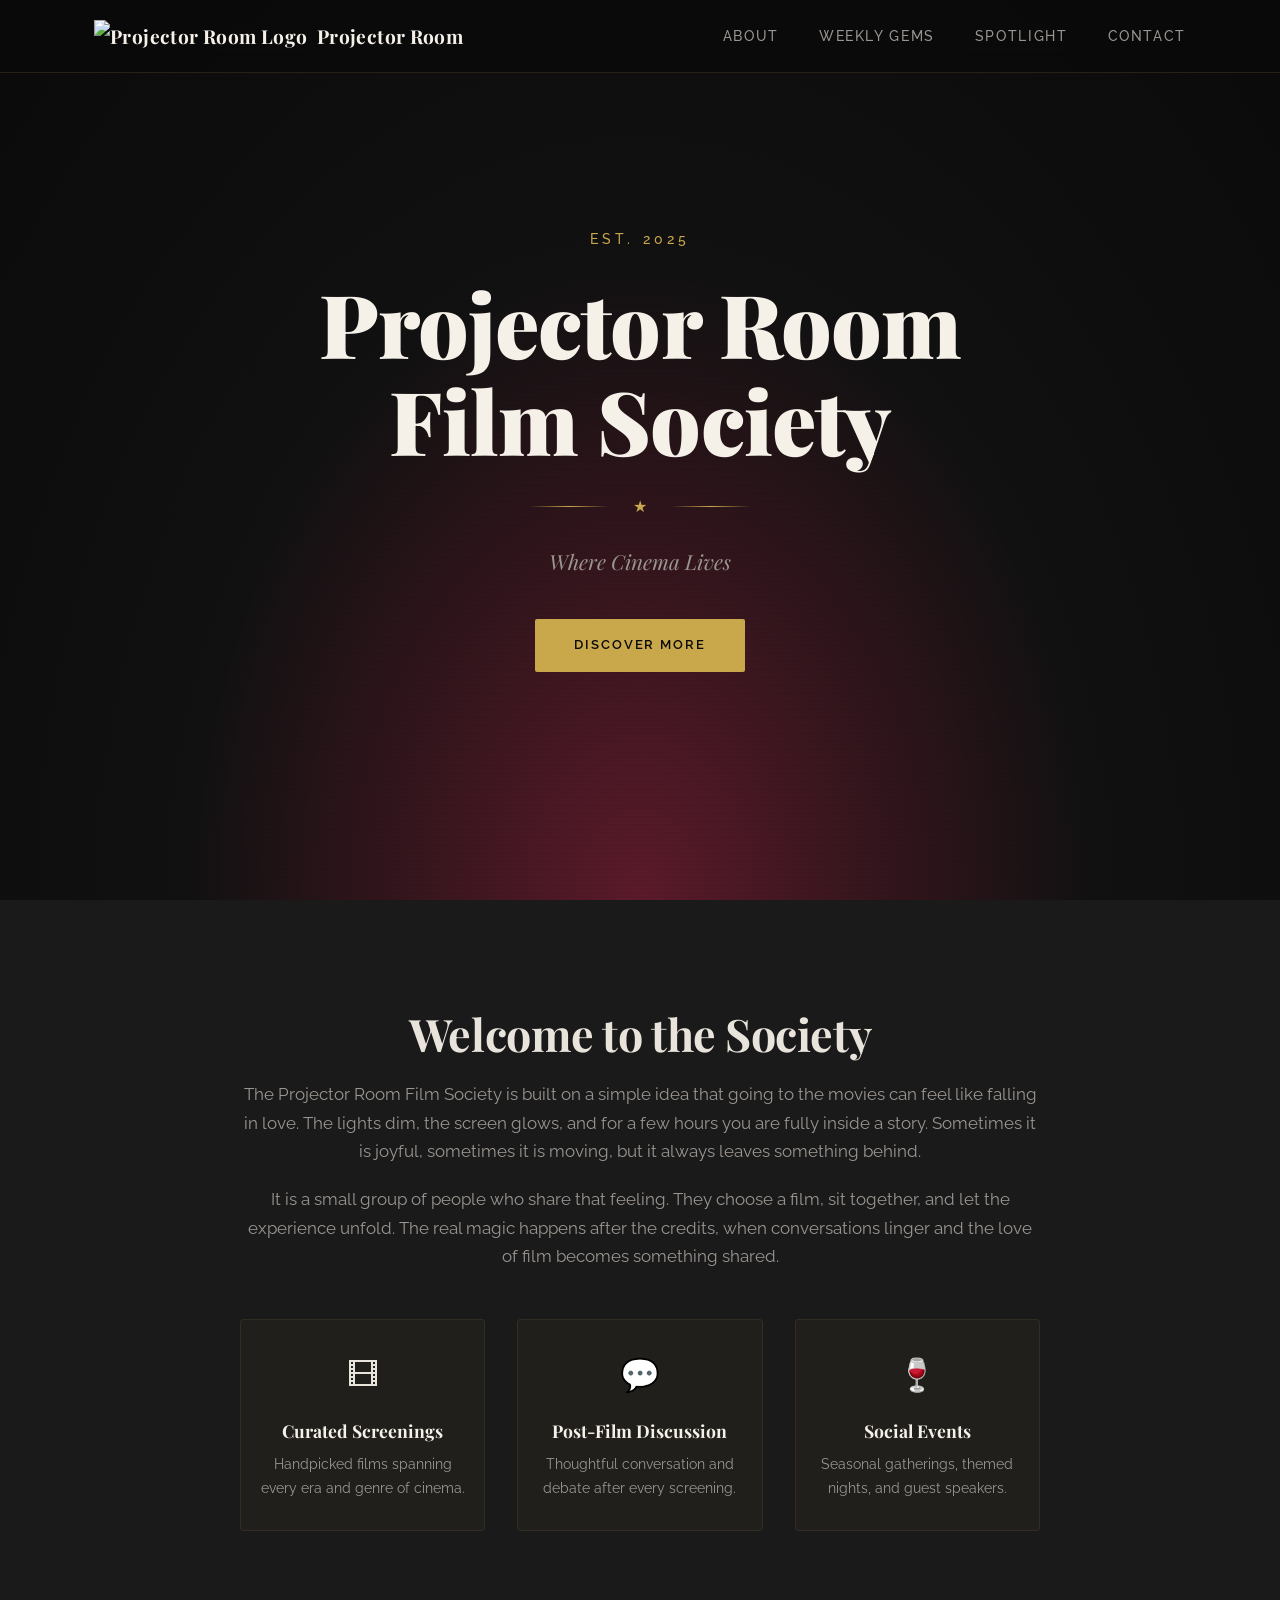
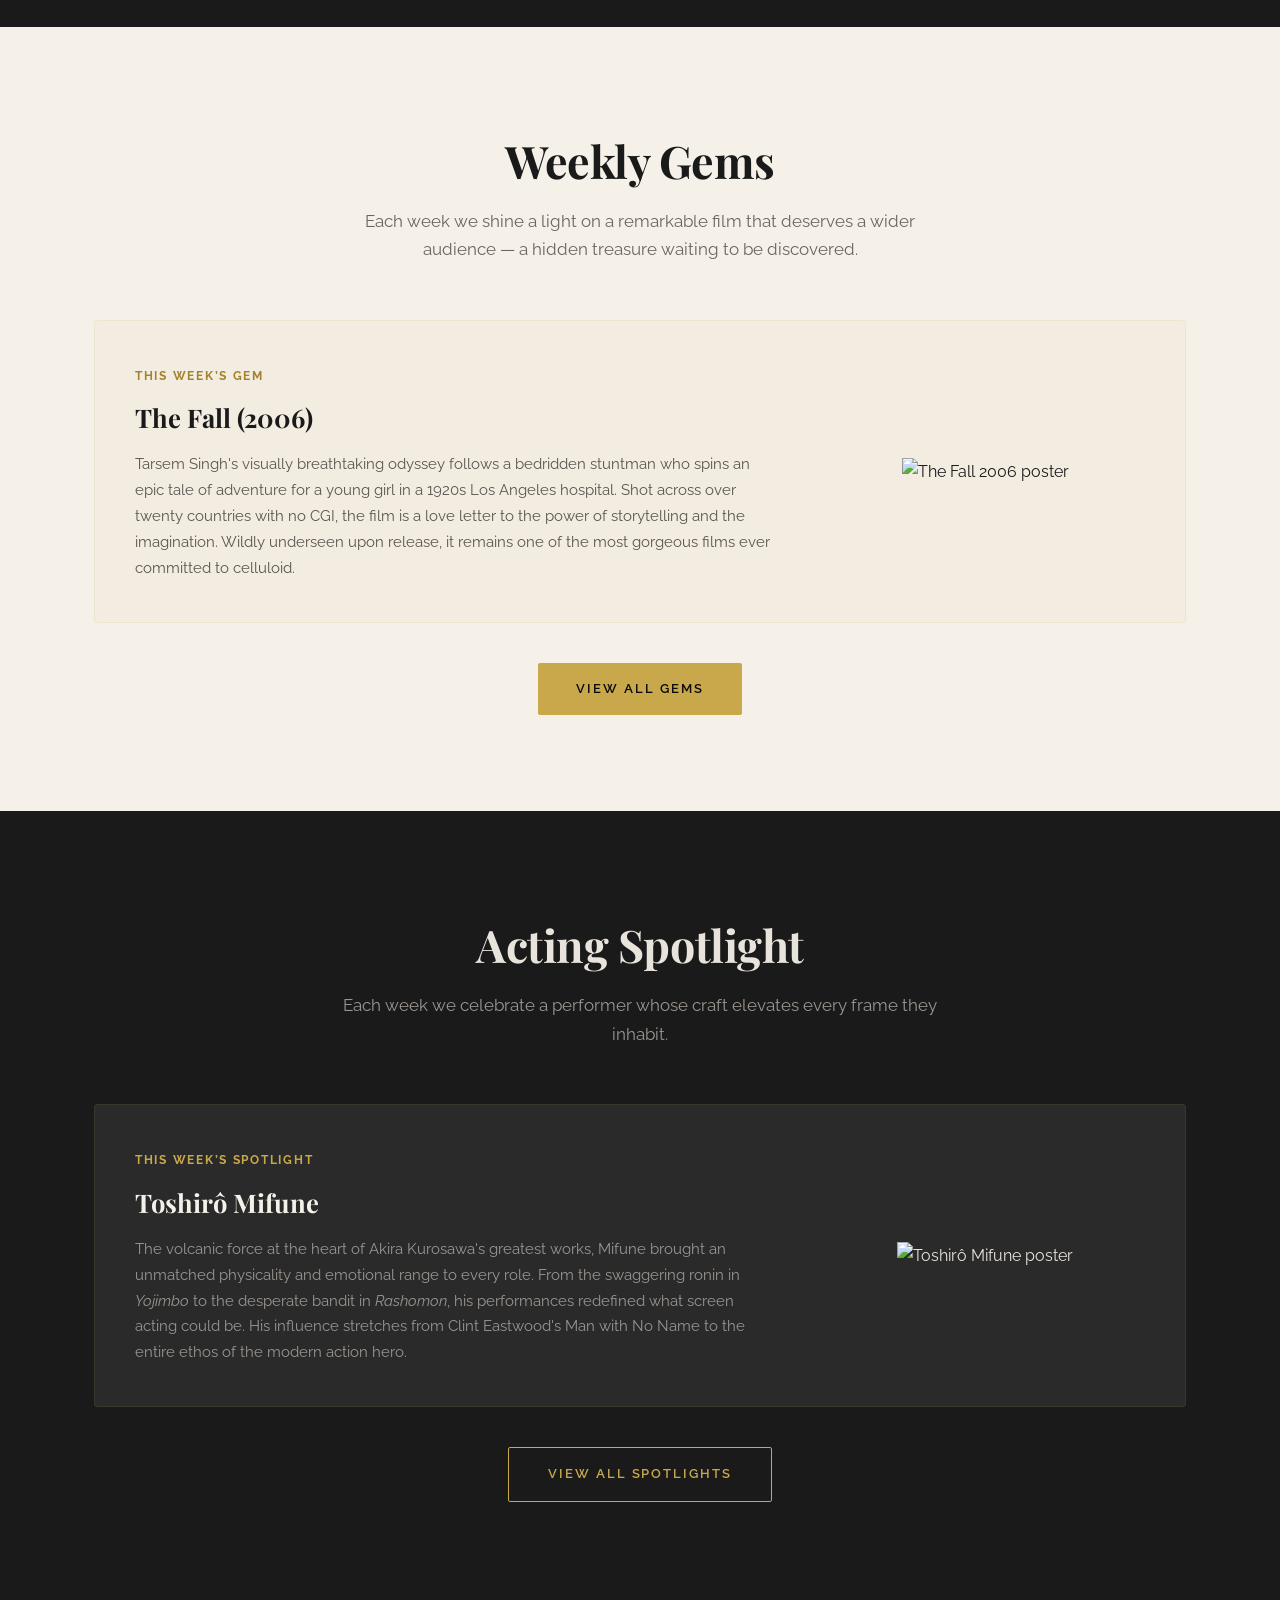
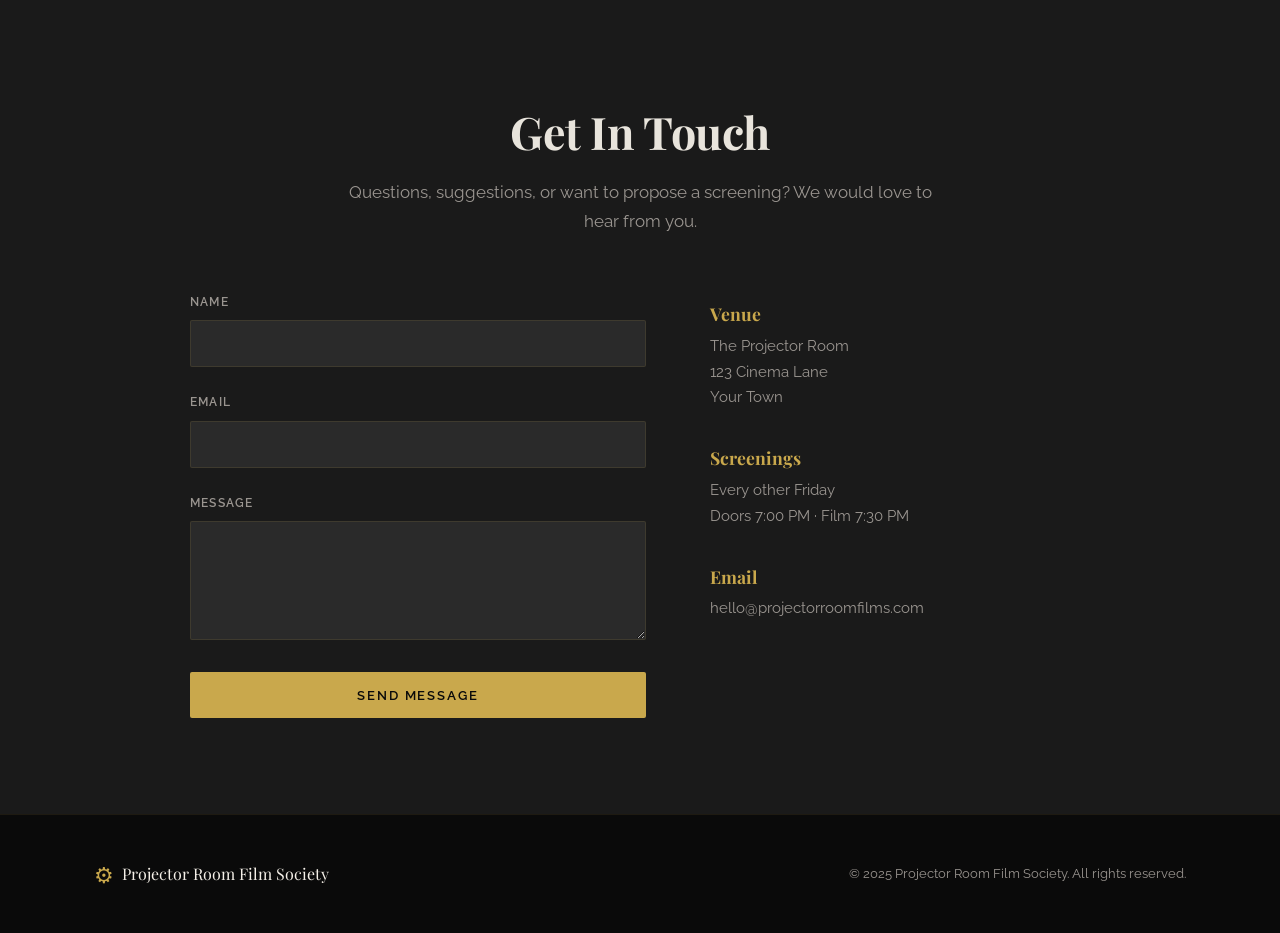
==== index.html @ 302493b2 "Update index.html" ====
<!DOCTYPE html>
<html lang="en">
<head>
    <meta charset="UTF-8">
    <meta name="viewport" content="width=device-width, initial-scale=1.0">
    <title>Projector Room Film Society</title>
    <link rel="preconnect" href="https://fonts.googleapis.com">
    <link rel="preconnect" href="https://fonts.gstatic.com" crossorigin>
    <link href="https://fonts.googleapis.com/css2?family=Playfair+Display:ital,wght@0,400;0,700;0,900;1,400&family=Raleway:wght@300;400;500;600&display=swap" rel="stylesheet">
    <link rel="stylesheet" href="/styles.css">
</head>
<body>

    <!-- Navigation -->
    <nav class="nav">
        <div class="nav-inner">
           <a href="/" class="nav-logo">
    <img src="images/logo.png" alt="Projector Room Logo" class="nav-logo-img">
    <span class="nav-logo-text">Projector Room</span>
</a>    
            <ul class="nav-links">
                <li><a href="#about">About</a></li>
                <li><a href="#weekly-gems">Weekly Gems</a></li>
                <li><a href="#acting-spotlight">Spotlight</a></li>
                <li><a href="#contact">Contact</a></li>
            </ul>
            <button class="nav-toggle" aria-label="Toggle navigation">
                <span></span><span></span><span></span>
            </button>
        </div>
    </nav>

    <!-- Hero -->
    <header class="hero">
        <div class="hero-overlay"></div>
        <div class="hero-content">
            <p class="hero-subtitle">Est. 2025</p>
            <h1 class="hero-title">Projector Room<br>Film Society</h1>
            <div class="hero-divider">
                <span class="divider-star">&#9733;</span>
            </div>
            <p class="hero-tagline">Where Cinema Lives</p>
            <a href="#about" class="btn btn-primary">Discover More</a>
        </div>
    </header>

    <!-- Introduction / About -->
    <section id="about" class="section section-dark">
        <div class="container">
            <h2 class="section-title">Welcome to the Society</h2>
            <div class="intro-content">
                <p>The Projector Room Film Society is built on a simple idea that going to the movies can feel like falling in love. The lights dim, the screen glows, and for a few hours you are fully inside a story. Sometimes it is joyful, sometimes it is moving, but it always leaves something behind.</p>
                <p>It is a small group of people who share that feeling. They choose a film, sit together, and let the experience unfold. The real magic happens after the credits, when conversations linger and the love of film becomes something shared.</p>
                <div class="intro-features">
                    <div class="intro-feature">
                        <span class="intro-feature-icon">&#127902;</span>
                        <h3>Curated Screenings</h3>
                        <p>Handpicked films spanning every era and genre of cinema.</p>
                    </div>
                    <div class="intro-feature">
                        <span class="intro-feature-icon">&#128172;</span>
                        <h3>Post-Film Discussion</h3>
                        <p>Thoughtful conversation and debate after every screening.</p>
                    </div>
                    <div class="intro-feature">
                        <span class="intro-feature-icon">&#127863;</span>
                        <h3>Social Events</h3>
                        <p>Seasonal gatherings, themed nights, and guest speakers.</p>
                    </div>
                </div>
            </div>
        </div>
    </section>

  <!-- Weekly Gems -->
<section id="weekly-gems" class="section section-light">
    <div class="container">
        <h2 class="section-title">Weekly Gems</h2>
        <p class="section-intro section-intro-light">Each week we shine a light on a remarkable film that deserves a wider audience &mdash; a hidden treasure waiting to be discovered.</p>
        <div class="highlight-card">
            <div class="highlight-text">
                <span class="highlight-label">This Week&rsquo;s Gem</span>
                <h3 class="highlight-name">The Fall (2006)</h3>
                <p>Tarsem Singh's visually breathtaking odyssey follows a bedridden stuntman who spins an epic tale of adventure for a young girl in a 1920s Los Angeles hospital. Shot across over twenty countries with no CGI, the film is a love letter to the power of storytelling and the imagination. Wildly underseen upon release, it remains one of the most gorgeous films ever committed to celluloid.</p>
            </div>
            <div class="highlight-image">
                <img src="images/fall-2006.jpg" alt="The Fall 2006 poster">
            </div>
        </div>
        <div class="highlight-cta">
            <a href="/weekly-gems.html" class="btn btn-primary">View All Gems</a>
        </div>
    </div>
</section>


   <!-- Acting Spotlight -->
<section id="acting-spotlight" class="section section-dark">
    <div class="container">
        <h2 class="section-title">Acting Spotlight</h2>
        <p class="section-intro">Each week we celebrate a performer whose craft elevates every frame they inhabit.</p>
        <div class="highlight-card highlight-card-dark">
            <div class="highlight-text">
                <span class="highlight-label">This Week&rsquo;s Spotlight</span>
                <h3 class="highlight-name">Toshir&ocirc; Mifune</h3>
                <p>The volcanic force at the heart of Akira Kurosawa's greatest works, Mifune brought an unmatched physicality and emotional range to every role. From the swaggering ronin in <em>Yojimbo</em> to the desperate bandit in <em>Rashomon</em>, his performances redefined what screen acting could be. His influence stretches from Clint Eastwood's Man with No Name to the entire ethos of the modern action hero.</p>
            </div>
            <div class="highlight-image">
                <img src="images/mifune.jpg" alt="Toshirô Mifune poster">
            </div>
        </div>
        <div class="highlight-cta">
            <a href="/acting-spotlight.html" class="btn btn-outline">View All Spotlights</a>
        </div>
    </div>
</section>


    <!-- Contact -->
    <section id="contact" class="section section-dark">
        <div class="container">
            <h2 class="section-title">Get In Touch</h2>
            <p class="section-intro">Questions, suggestions, or want to propose a screening? We would love to hear from you.</p>
            <div class="contact-layout">
                <form class="contact-form" name="contact" method="POST" data-netlify="true">
                    <input type="hidden" name="form-name" value="contact">
                    <div class="form-group">
                        <label for="name">Name</label>
                        <input type="text" id="name" name="name" required>
                    </div>
                    <div class="form-group">
                        <label for="email">Email</label>
                        <input type="email" id="email" name="email" required>
                    </div>
                    <div class="form-group">
                        <label for="message">Message</label>
                        <textarea id="message" name="message" rows="5" required></textarea>
                    </div>
                    <button type="submit" class="btn btn-primary">Send Message</button>
                </form>
                <div class="contact-details">
                    <div class="contact-item">
                        <h3>Venue</h3>
                        <p>The Projector Room<br>123 Cinema Lane<br>Your Town</p>
                    </div>
                    <div class="contact-item">
                        <h3>Screenings</h3>
                        <p>Every other Friday<br>Doors 7:00 PM &middot; Film 7:30 PM</p>
                    </div>
                    <div class="contact-item">
                        <h3>Email</h3>
                        <p>hello@projectorroomfilms.com</p>
                    </div>
                </div>
            </div>
        </div>
    </section>

    <!-- Footer -->
    <footer class="footer">
        <div class="container">
            <div class="footer-inner">
                <div class="footer-brand">
                    <span class="nav-logo-icon">&#9881;</span>
                    <span>Projector Room Film Society</span>
                </div>
                <p class="footer-copy">&copy; 2025 Projector Room Film Society. All rights reserved.</p>
            </div>
        </div>
    </footer>

    <script src="/script.js"></script>
</body>
</html>
---- styles.css ----
/* ===================================
   Projector Room Film Society
   Cinema & Regal Theme
   =================================== */

/* --- Reset & Base --- */
*, *::before, *::after {
    margin: 0;
    padding: 0;
    box-sizing: border-box;
}

:root {
    --color-black:       #0a0a0a;
    --color-charcoal:    #1a1a1a;
    --color-dark:        #111111;
    --color-muted:       #2a2a2a;
    --color-gold:        #c9a84c;
    --color-gold-light:  #e0c068;
    --color-gold-dark:   #a3822e;
    --color-cream:       #f5f0e8;
    --color-warm-white:  #faf7f2;
    --color-text:        #e8e4dc;
    --color-text-muted:  #9a9590;
    --color-burgundy:    #5c1a2a;
    --color-deep-red:    #8b2240;

    --font-display: 'Playfair Display', Georgia, 'Times New Roman', serif;
    --font-body:    'Raleway', 'Helvetica Neue', Arial, sans-serif;

    --max-width: 1140px;
    --section-padding: 6rem 2rem;
}

html {
    scroll-behavior: smooth;
}

body {
    font-family: var(--font-body);
    font-weight: 400;
    line-height: 1.7;
    color: var(--color-text);
    background-color: var(--color-black);
    -webkit-font-smoothing: antialiased;
}

a {
    color: var(--color-gold);
    text-decoration: none;
    transition: color 0.3s ease;
}

a:hover {
    color: var(--color-gold-light);
}

img {
    max-width: 100%;
    display: block;
}

.container {
    max-width: var(--max-width);
    margin: 0 auto;
    padding: 0 1.5rem;
}

/* --- Navigation --- */
.nav {
    position: fixed;
    top: 0;
    left: 0;
    right: 0;
    z-index: 1000;
    background: rgba(10, 10, 10, 0.92);
    backdrop-filter: blur(12px);
    border-bottom: 1px solid rgba(201, 168, 76, 0.15);
}

.nav-inner {
    max-width: var(--max-width);
    margin: 0 auto;
    padding: 0 1.5rem;
    display: flex;
    align-items: center;
    justify-content: space-between;
    height: 72px;
}

.nav-logo {
    display: flex;
    align-items: center;
    gap: 0.6rem;
    color: var(--color-cream);
    font-family: var(--font-display);
    font-size: 1.2rem;
    font-weight: 700;
    letter-spacing: 0.02em;
}

.nav-logo:hover {
    color: var(--color-gold);
}

.nav-logo-icon {
    font-size: 1.4rem;
    color: var(--color-gold);
}

.nav-links {
    display: flex;
    list-style: none;
    gap: 2.5rem;
}

.nav-links a {
    color: var(--color-text-muted);
    font-size: 0.85rem;
    font-weight: 500;
    letter-spacing: 0.12em;
    text-transform: uppercase;
    transition: color 0.3s ease;
}

.nav-links a:hover {
    color: var(--color-gold);
}

.nav-toggle {
    display: none;
    flex-direction: column;
    gap: 5px;
    background: none;
    border: none;
    cursor: pointer;
    padding: 4px;
}

.nav-toggle span {
    display: block;
    width: 24px;
    height: 2px;
    background: var(--color-cream);
    transition: transform 0.3s ease, opacity 0.3s ease;
}

/* --- Hero --- */
.hero {
    position: relative;
    min-height: 100vh;
    display: flex;
    align-items: center;
    justify-content: center;
    text-align: center;
    overflow: hidden;
    background: radial-gradient(ellipse at center bottom, var(--color-burgundy) 0%, var(--color-dark) 50%, var(--color-black) 100%);
}

.hero-overlay {
    position: absolute;
    inset: 0;
    background:
        repeating-linear-gradient(
            0deg,
            transparent,
            transparent 2px,
            rgba(0,0,0,0.03) 2px,
            rgba(0,0,0,0.03) 4px
        );
    pointer-events: none;
}

.hero-content {
    position: relative;
    z-index: 1;
    padding: 2rem;
}

.hero-subtitle {
    font-family: var(--font-body);
    font-size: 0.85rem;
    font-weight: 500;
    letter-spacing: 0.3em;
    text-transform: uppercase;
    color: var(--color-gold);
    margin-bottom: 1.5rem;
}

.hero-title {
    font-family: var(--font-display);
    font-size: clamp(2.8rem, 7vw, 5.5rem);
    font-weight: 900;
    line-height: 1.1;
    color: var(--color-cream);
    letter-spacing: -0.01em;
    margin-bottom: 1.5rem;
}

.hero-divider {
    display: flex;
    align-items: center;
    justify-content: center;
    gap: 1.5rem;
    margin: 1.5rem 0;
}

.hero-divider::before,
.hero-divider::after {
    content: '';
    width: 80px;
    height: 1px;
    background: linear-gradient(90deg, transparent, var(--color-gold), transparent);
}

.divider-star {
    color: var(--color-gold);
    font-size: 1rem;
}

.hero-tagline {
    font-family: var(--font-display);
    font-style: italic;
    font-size: 1.3rem;
    color: var(--color-text-muted);
    margin-bottom: 2.5rem;
}

/* --- Buttons --- */
.btn {
    display: inline-block;
    font-family: var(--font-body);
    font-size: 0.82rem;
    font-weight: 600;
    letter-spacing: 0.15em;
    text-transform: uppercase;
    padding: 0.95rem 2.4rem;
    border: none;
    border-radius: 2px;
    cursor: pointer;
    transition: all 0.3s ease;
}

.btn-primary {
    background: var(--color-gold);
    color: var(--color-black);
}

.btn-primary:hover {
    background: var(--color-gold-light);
    color: var(--color-black);
    transform: translateY(-1px);
    box-shadow: 0 4px 20px rgba(201, 168, 76, 0.3);
}

.btn-outline {
    background: transparent;
    color: var(--color-gold);
    border: 1px solid var(--color-gold);
}

.btn-outline:hover {
    background: var(--color-gold);
    color: var(--color-black);
    transform: translateY(-1px);
}

/* --- Sections --- */
.section {
    padding: var(--section-padding);
}

.section-dark {
    background-color: var(--color-charcoal);
}

.section-light {
    background-color: var(--color-cream);
    color: var(--color-charcoal);
}

.section-title {
    font-family: var(--font-display);
    font-size: clamp(2rem, 4vw, 2.8rem);
    font-weight: 700;
    text-align: center;
    margin-bottom: 0.5rem;
    letter-spacing: -0.01em;
}

.section-title-left {
    text-align: left;
}

.section-light .section-title {
    color: var(--color-charcoal);
}

.section-intro {
    text-align: center;
    max-width: 600px;
    margin: 0 auto 3.5rem;
    color: var(--color-text-muted);
    font-size: 1.05rem;
}

.section-light .section-intro {
    color: #6b6560;
}

/* --- Introduction --- */
.intro-content {
    max-width: 800px;
    margin: 0 auto;
    text-align: center;
}

.intro-content > p {
    color: var(--color-text-muted);
    font-size: 1.05rem;
    margin-bottom: 1.2rem;
}

.intro-features {
    display: grid;
    grid-template-columns: repeat(3, 1fr);
    gap: 2rem;
    margin-top: 3rem;
}

.intro-feature {
    padding: 1.8rem 1.2rem;
    background: rgba(201, 168, 76, 0.04);
    border: 1px solid rgba(201, 168, 76, 0.1);
    border-radius: 4px;
    text-align: center;
}

.intro-feature-icon {
    font-size: 2rem;
    display: block;
    margin-bottom: 0.8rem;
}

.intro-feature h3 {
    font-family: var(--font-display);
    font-size: 1.1rem;
    color: var(--color-cream);
    margin-bottom: 0.4rem;
}

.intro-feature p {
    font-size: 0.9rem;
    color: var(--color-text-muted);
}

/* --- Highlight Cards (Weekly Gems / Acting Spotlight on home page) --- */
.section-intro-light {
    color: #6b6560;
}

.highlight-card {
    display: grid;
    grid-template-columns: 1fr 320px;
    gap: 3rem;
    align-items: center;
    background: rgba(201, 168, 76, 0.04);
    border: 1px solid rgba(201, 168, 76, 0.12);
    border-radius: 4px;
    padding: 2.5rem;
}

.highlight-card-dark {
    background: var(--color-muted);
    border-color: rgba(201, 168, 76, 0.1);
}

.highlight-label {
    display: inline-block;
    font-size: 0.72rem;
    font-weight: 700;
    letter-spacing: 0.15em;
    text-transform: uppercase;
    color: var(--color-gold-dark);
    margin-bottom: 0.6rem;
}

.highlight-card-dark .highlight-label {
    color: var(--color-gold);
}

.highlight-name {
    font-family: var(--font-display);
    font-size: 1.6rem;
    font-weight: 700;
    margin-bottom: 0.8rem;
}

.section-light .highlight-name {
    color: var(--color-charcoal);
}

.highlight-card-dark .highlight-name {
    color: var(--color-cream);
}

.highlight-text p {
    font-size: 0.95rem;
    line-height: 1.7;
}

.section-light .highlight-text p {
    color: #5a5550;
}

.highlight-card-dark .highlight-text p {
    color: var(--color-text-muted);
}

.highlight-image {
    display: flex;
    align-items: center;
    justify-content: center;
}

.highlight-poster-placeholder {
    width: 100%;
    aspect-ratio: 2 / 3;
    display: flex;
    align-items: center;
    justify-content: center;
    background: linear-gradient(135deg, var(--color-dark), var(--color-burgundy));
    border-radius: 4px;
    font-size: 3rem;
    opacity: 0.7;
}

.highlight-cta {
    text-align: center;
    margin-top: 2.5rem;
}

/* --- Page Header (for subpages) --- */
.page-header {
    padding: 10rem 2rem 4rem;
    text-align: center;
    background: radial-gradient(ellipse at center bottom, var(--color-burgundy) 0%, var(--color-dark) 60%, var(--color-black) 100%);
}

.page-header-label {
    font-size: 0.78rem;
    font-weight: 600;
    letter-spacing: 0.25em;
    text-transform: uppercase;
    color: var(--color-gold);
    margin-bottom: 1rem;
}

.page-header-title {
    font-family: var(--font-display);
    font-size: clamp(2.2rem, 5vw, 3.5rem);
    font-weight: 900;
    color: var(--color-cream);
    margin-bottom: 1rem;
    letter-spacing: -0.01em;
}

.page-header-desc {
    max-width: 580px;
    margin: 0 auto;
    color: var(--color-text-muted);
    font-size: 1.05rem;
}

/* --- Archive List (Weekly Gems & Acting Spotlight pages) --- */
.archive-list {
    display: flex;
    flex-direction: column;
    gap: 3rem;
}

.archive-entry {
    display: grid;
    grid-template-columns: 1fr 280px;
    gap: 2.5rem;
    align-items: center;
    padding: 2.5rem;
    background: var(--color-muted);
    border: 1px solid rgba(201, 168, 76, 0.08);
    border-radius: 4px;
    transition: border-color 0.3s ease;
}

.archive-entry:hover {
    border-color: rgba(201, 168, 76, 0.25);
}

.archive-entry-date {
    display: inline-block;
    font-size: 0.72rem;
    font-weight: 600;
    letter-spacing: 0.12em;
    text-transform: uppercase;
    color: var(--color-gold);
    margin-bottom: 0.5rem;
}

.archive-entry-name {
    font-family: var(--font-display);
    font-size: 1.5rem;
    font-weight: 700;
    color: var(--color-cream);
    margin-bottom: 0.7rem;
}

.archive-entry-text p {
    font-size: 0.95rem;
    color: var(--color-text-muted);
    line-height: 1.7;
}

.archive-entry-image {
    display: flex;
    align-items: center;
    justify-content: center;
}

.archive-poster-placeholder {
    width: 100%;
    aspect-ratio: 2 / 3;
    display: flex;
    align-items: center;
    justify-content: center;
    background: linear-gradient(135deg, var(--color-dark), var(--color-burgundy));
    border-radius: 4px;
    font-size: 2.5rem;
    opacity: 0.6;
}

/* --- Contact --- */
.contact-layout {
    display: grid;
    grid-template-columns: 1.2fr 1fr;
    gap: 4rem;
    max-width: 900px;
    margin: 0 auto;
}

.contact-form {
    display: flex;
    flex-direction: column;
    gap: 1.5rem;
}

.form-group label {
    display: block;
    font-size: 0.78rem;
    font-weight: 600;
    letter-spacing: 0.1em;
    text-transform: uppercase;
    color: var(--color-text-muted);
    margin-bottom: 0.5rem;
}

.form-group input,
.form-group textarea {
    width: 100%;
    padding: 0.85rem 1rem;
    background: var(--color-muted);
    border: 1px solid rgba(201, 168, 76, 0.12);
    border-radius: 2px;
    color: var(--color-cream);
    font-family: var(--font-body);
    font-size: 0.95rem;
    transition: border-color 0.3s ease;
}

.form-group input:focus,
.form-group textarea:focus {
    outline: none;
    border-color: var(--color-gold);
}

.form-group textarea {
    resize: vertical;
}

.contact-details {
    display: flex;
    flex-direction: column;
    gap: 2rem;
    padding-top: 0.5rem;
}

.contact-item h3 {
    font-family: var(--font-display);
    font-size: 1.1rem;
    color: var(--color-gold);
    margin-bottom: 0.3rem;
}

.contact-item p {
    font-size: 0.95rem;
    color: var(--color-text-muted);
    line-height: 1.7;
}

/* --- Footer --- */
.footer {
    padding: 2.5rem 2rem;
    border-top: 1px solid rgba(201, 168, 76, 0.1);
    background: var(--color-black);
}

.footer-inner {
    display: flex;
    align-items: center;
    justify-content: space-between;
}

.footer-brand {
    font-family: var(--font-display);
    font-size: 1rem;
    color: var(--color-cream);
    display: flex;
    align-items: center;
    gap: 0.5rem;
}

.footer-copy {
    font-size: 0.8rem;
    color: var(--color-text-muted);
}

/* --- Responsive --- */
@media (max-width: 768px) {
    :root {
        --section-padding: 4rem 1.5rem;
    }

    .nav-links {
        display: none;
        position: absolute;
        top: 72px;
        left: 0;
        right: 0;
        flex-direction: column;
        background: rgba(10, 10, 10, 0.98);
        padding: 1.5rem 2rem;
        gap: 1rem;
        border-bottom: 1px solid rgba(201, 168, 76, 0.15);
    }

    .nav-links.active {
        display: flex;
    }

    .nav-toggle {
        display: flex;
    }

    .intro-features {
        grid-template-columns: 1fr;
        gap: 1.5rem;
    }

    .highlight-card,
    .highlight-card-dark {
        grid-template-columns: 1fr;
        gap: 2rem;
    }

    .highlight-image {
        order: -1;
        max-width: 220px;
        margin: 0 auto;
    }

    .archive-entry {
        grid-template-columns: 1fr;
        gap: 1.5rem;
    }

    .archive-entry-image {
        order: -1;
        max-width: 200px;
        margin: 0 auto;
    }

    .contact-layout {
        grid-template-columns: 1fr;
        gap: 3rem;
    }

    .footer-inner {
        flex-direction: column;
        gap: 0.8rem;
        text-align: center;
    }

    .hero-divider::before,
    .hero-divider::after {
        width: 50px;
    }

    .page-header {
        padding: 8rem 1.5rem 3rem;
    }
}
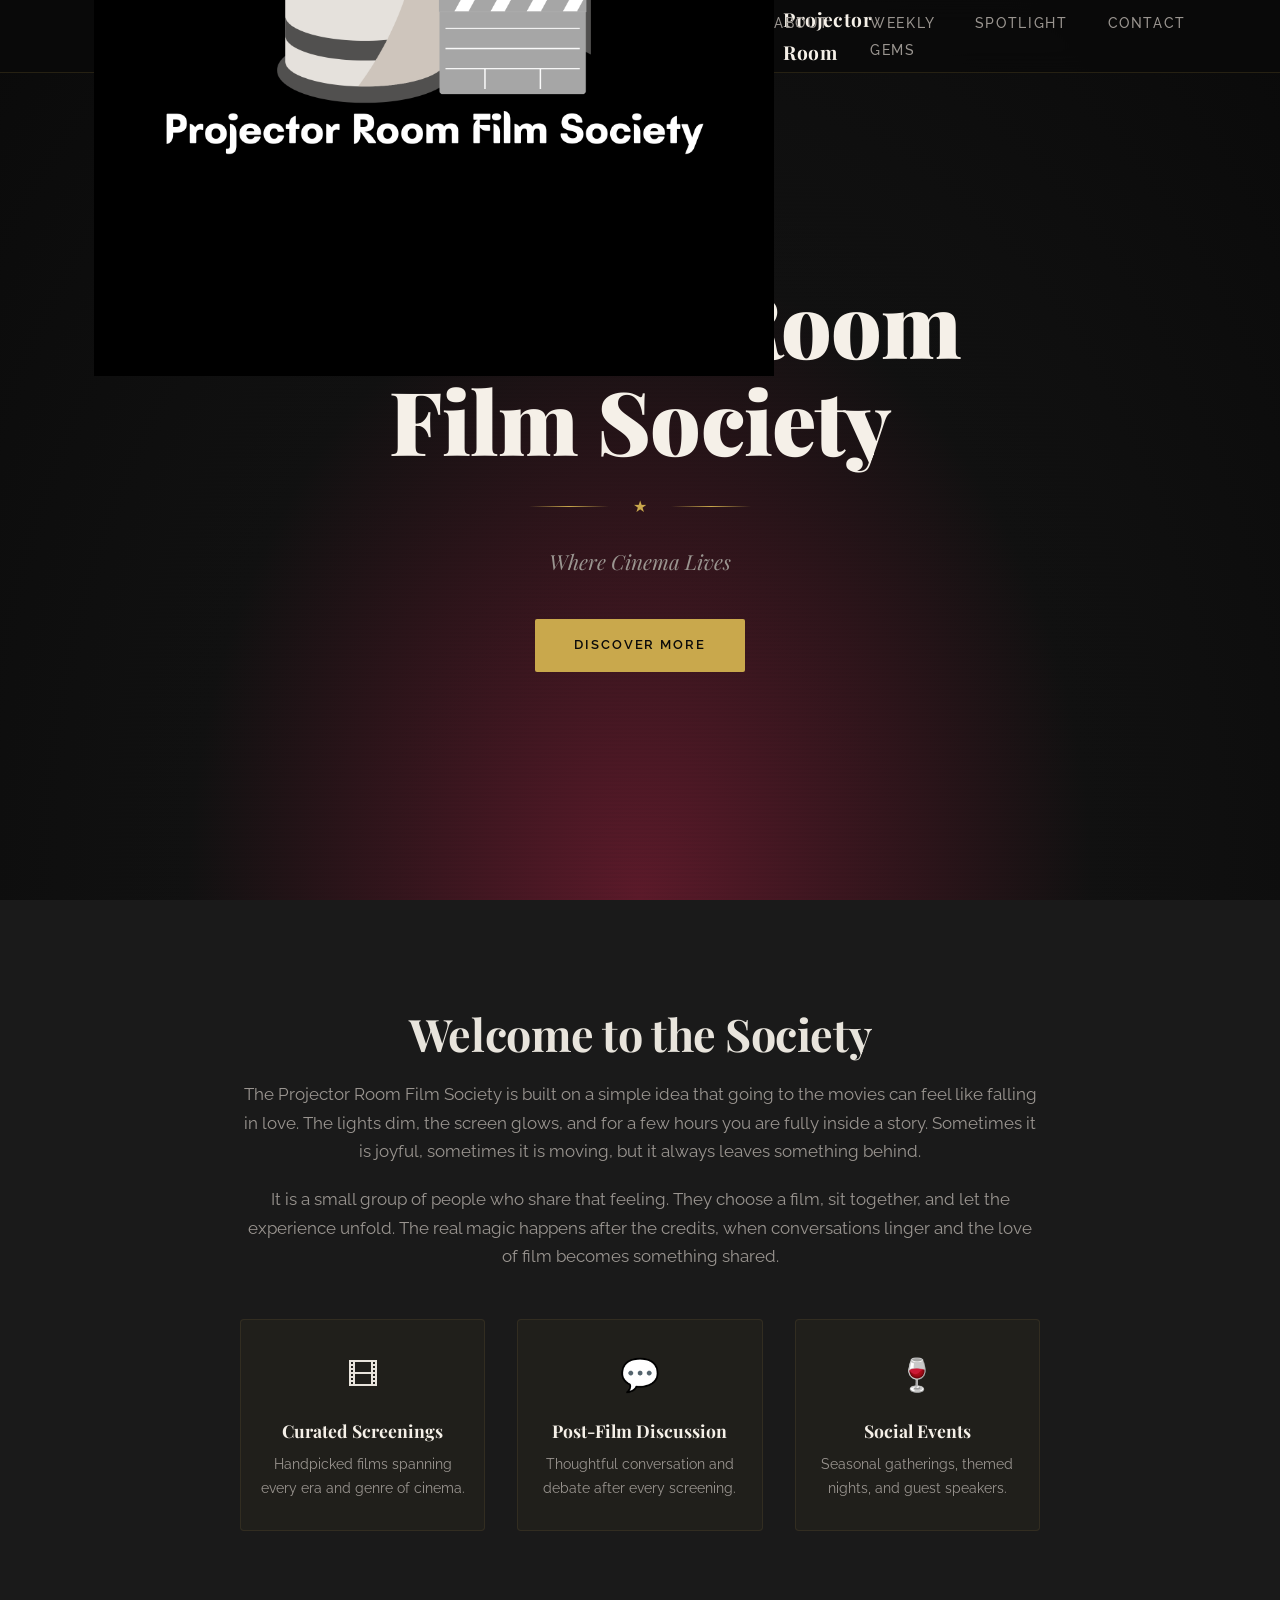
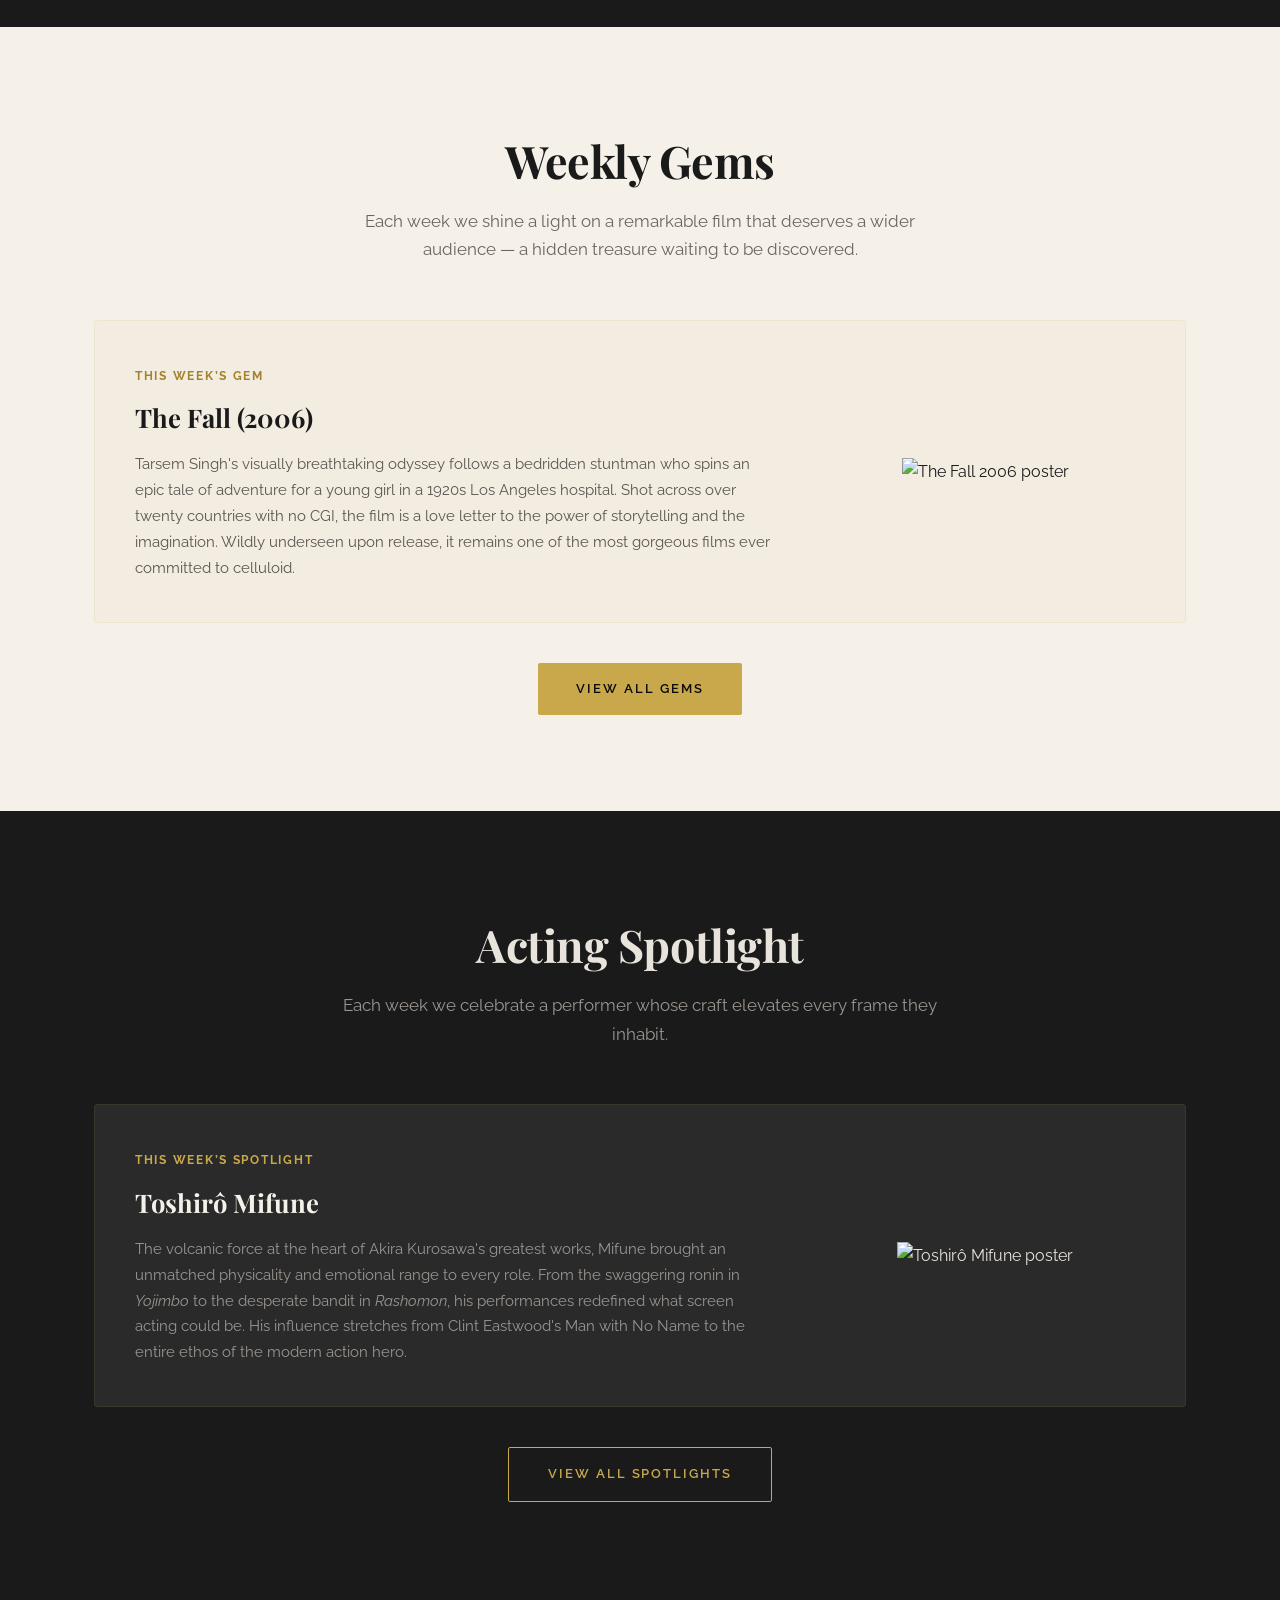
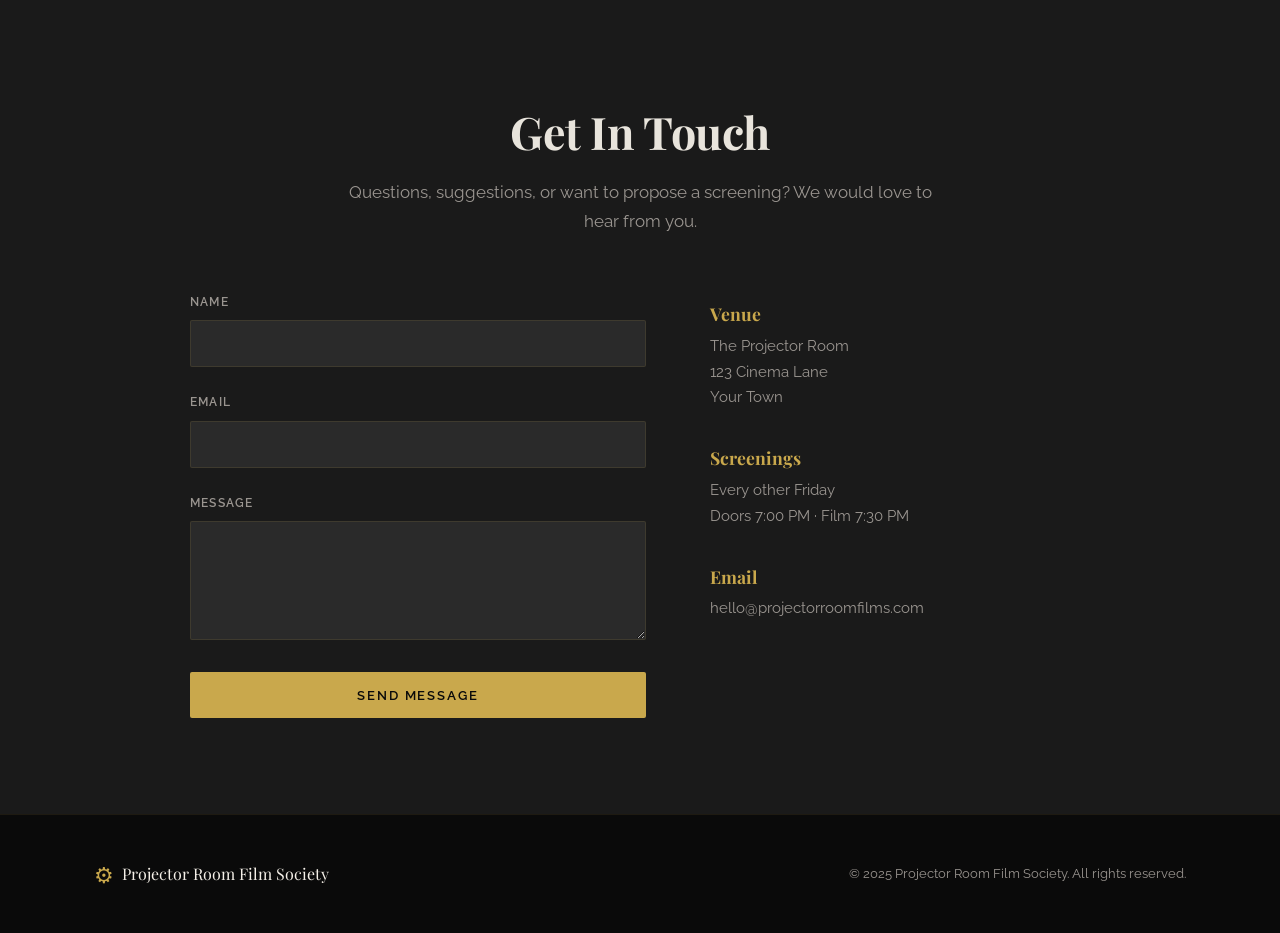
==== commit a3e97344: "Update index.html" ====
--- a/index.html
+++ b/index.html
@@ -15,7 +15,7 @@
     <nav class="nav">
         <div class="nav-inner">
            <a href="/" class="nav-logo">
-    <img src="images/logo.png" alt="Projector Room Logo" class="nav-logo-img">
+    <img src="Projector Room Film Society-3.png" alt="Projector Room Logo" class="nav-logo-img">
     <span class="nav-logo-text">Projector Room</span>
 </a>    
             <ul class="nav-links">
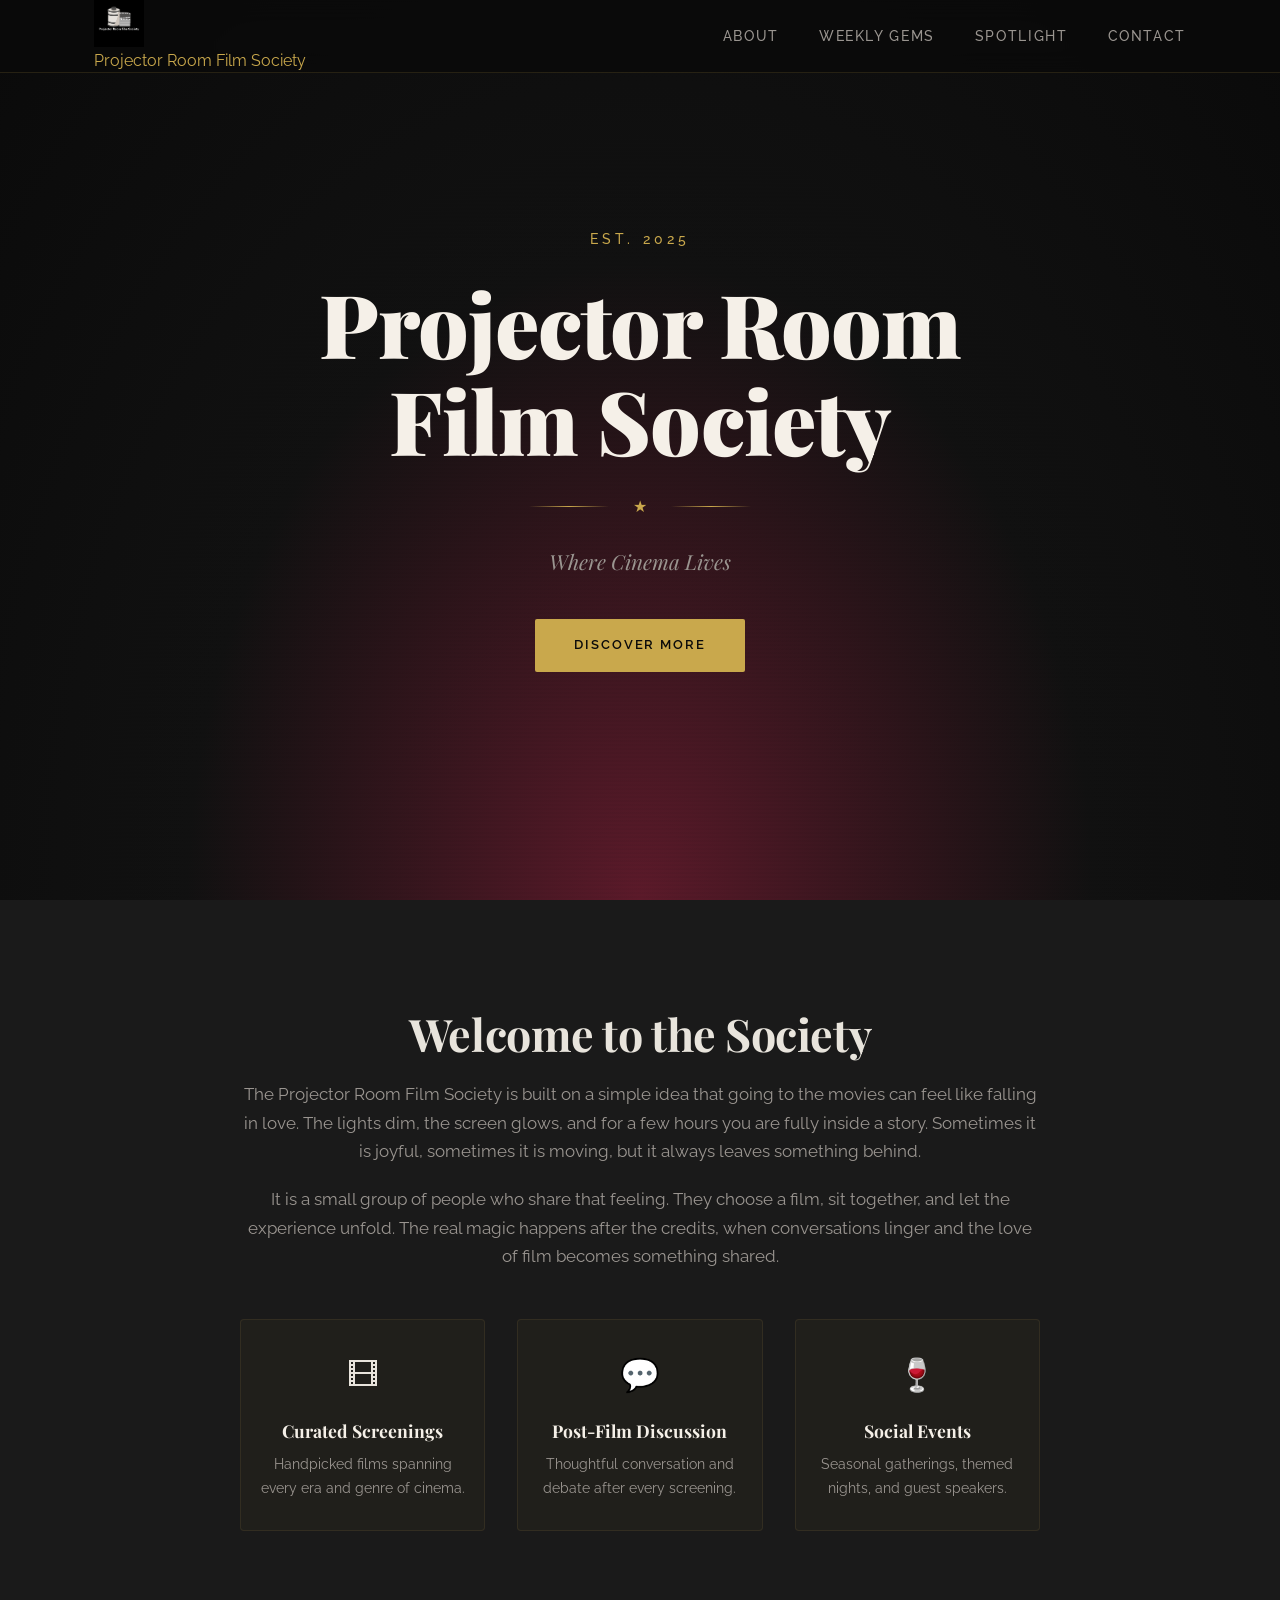
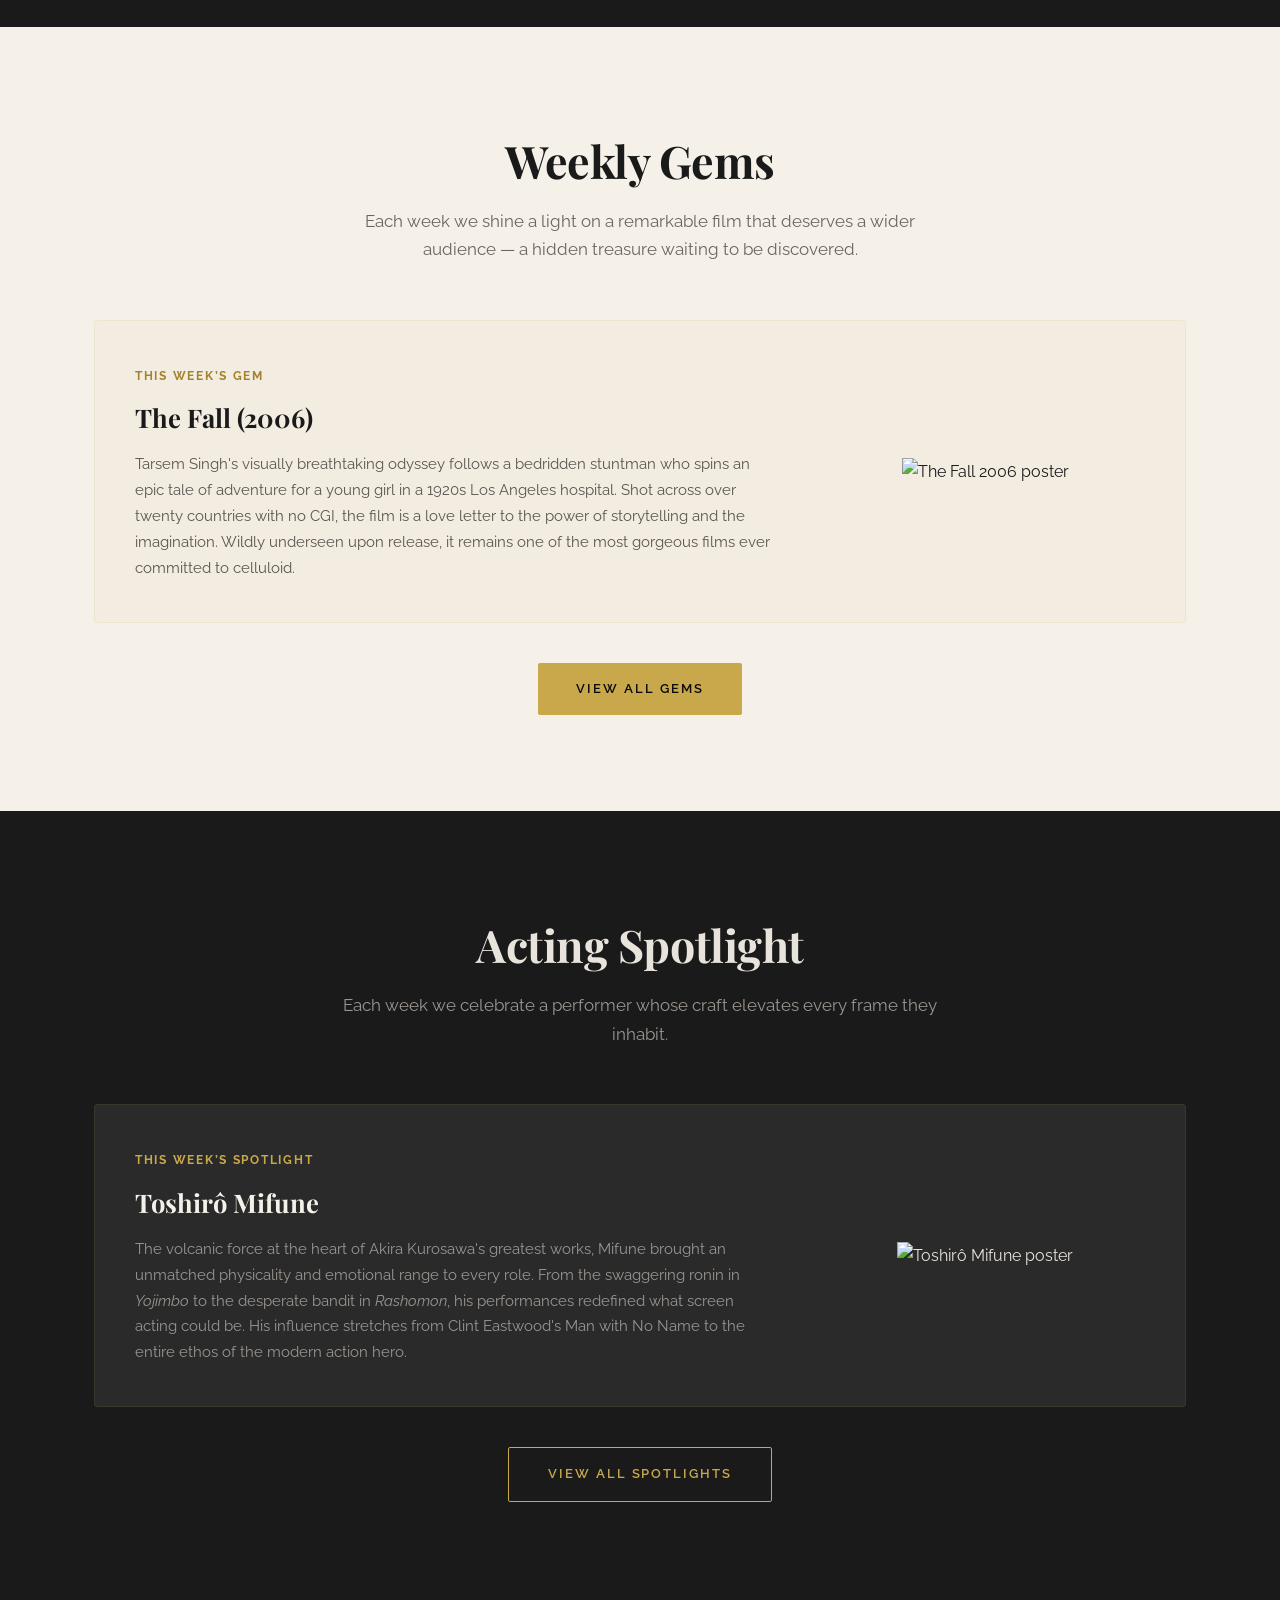
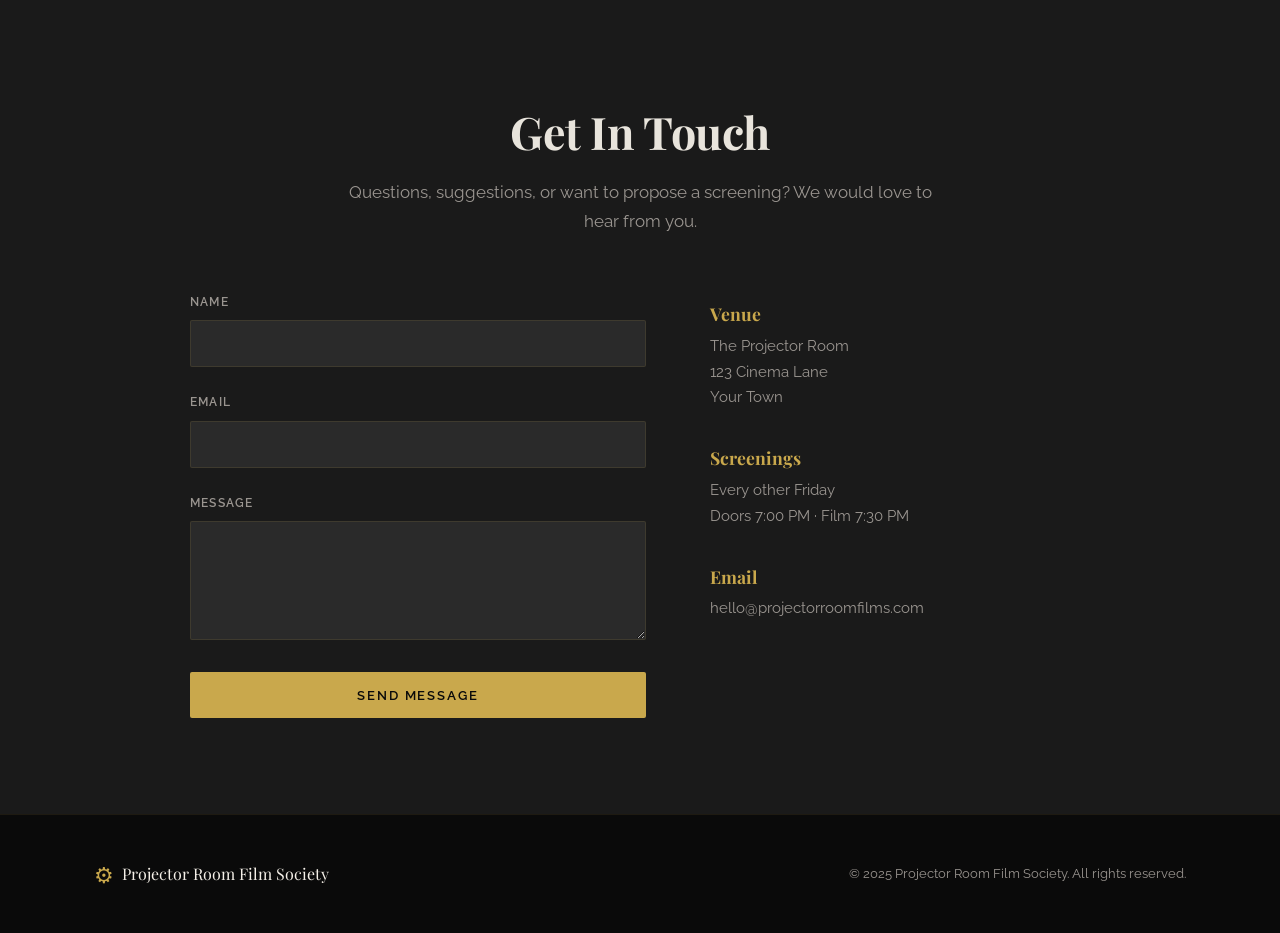
==== commit 32531e2b: "Update index.html" ====
--- a/index.html
+++ b/index.html
@@ -16,7 +16,7 @@
         <div class="nav-inner">
            <a href="/" class="nav-logo">
     <img src="Projector Room Film Society-3.png" alt="Projector Room Logo" class="nav-logo-img">
-    <span class="nav-logo-text">Projector Room</span>
+    <span class="nav-logo-text">Projector Room Film Society</span>
 </a>    
             <ul class="nav-links">
                 <li><a href="#about">About</a></li>
--- a/styles.css
+++ b/styles.css
@@ -88,15 +88,11 @@
     height: 72px;
 }
 
-.nav-logo {
-    display: flex;
-    align-items: center;
-    gap: 0.6rem;
-    color: var(--color-cream);
-    font-family: var(--font-display);
-    font-size: 1.2rem;
-    font-weight: 700;
-    letter-spacing: 0.02em;
+.nav-logo-img {
+    height: 50px;      /* adjust as needed */
+    width: auto;
+    margin-right: 10px; /* space between logo and text */
+    vertical-align: middle;
 }
 
 .nav-logo:hover {
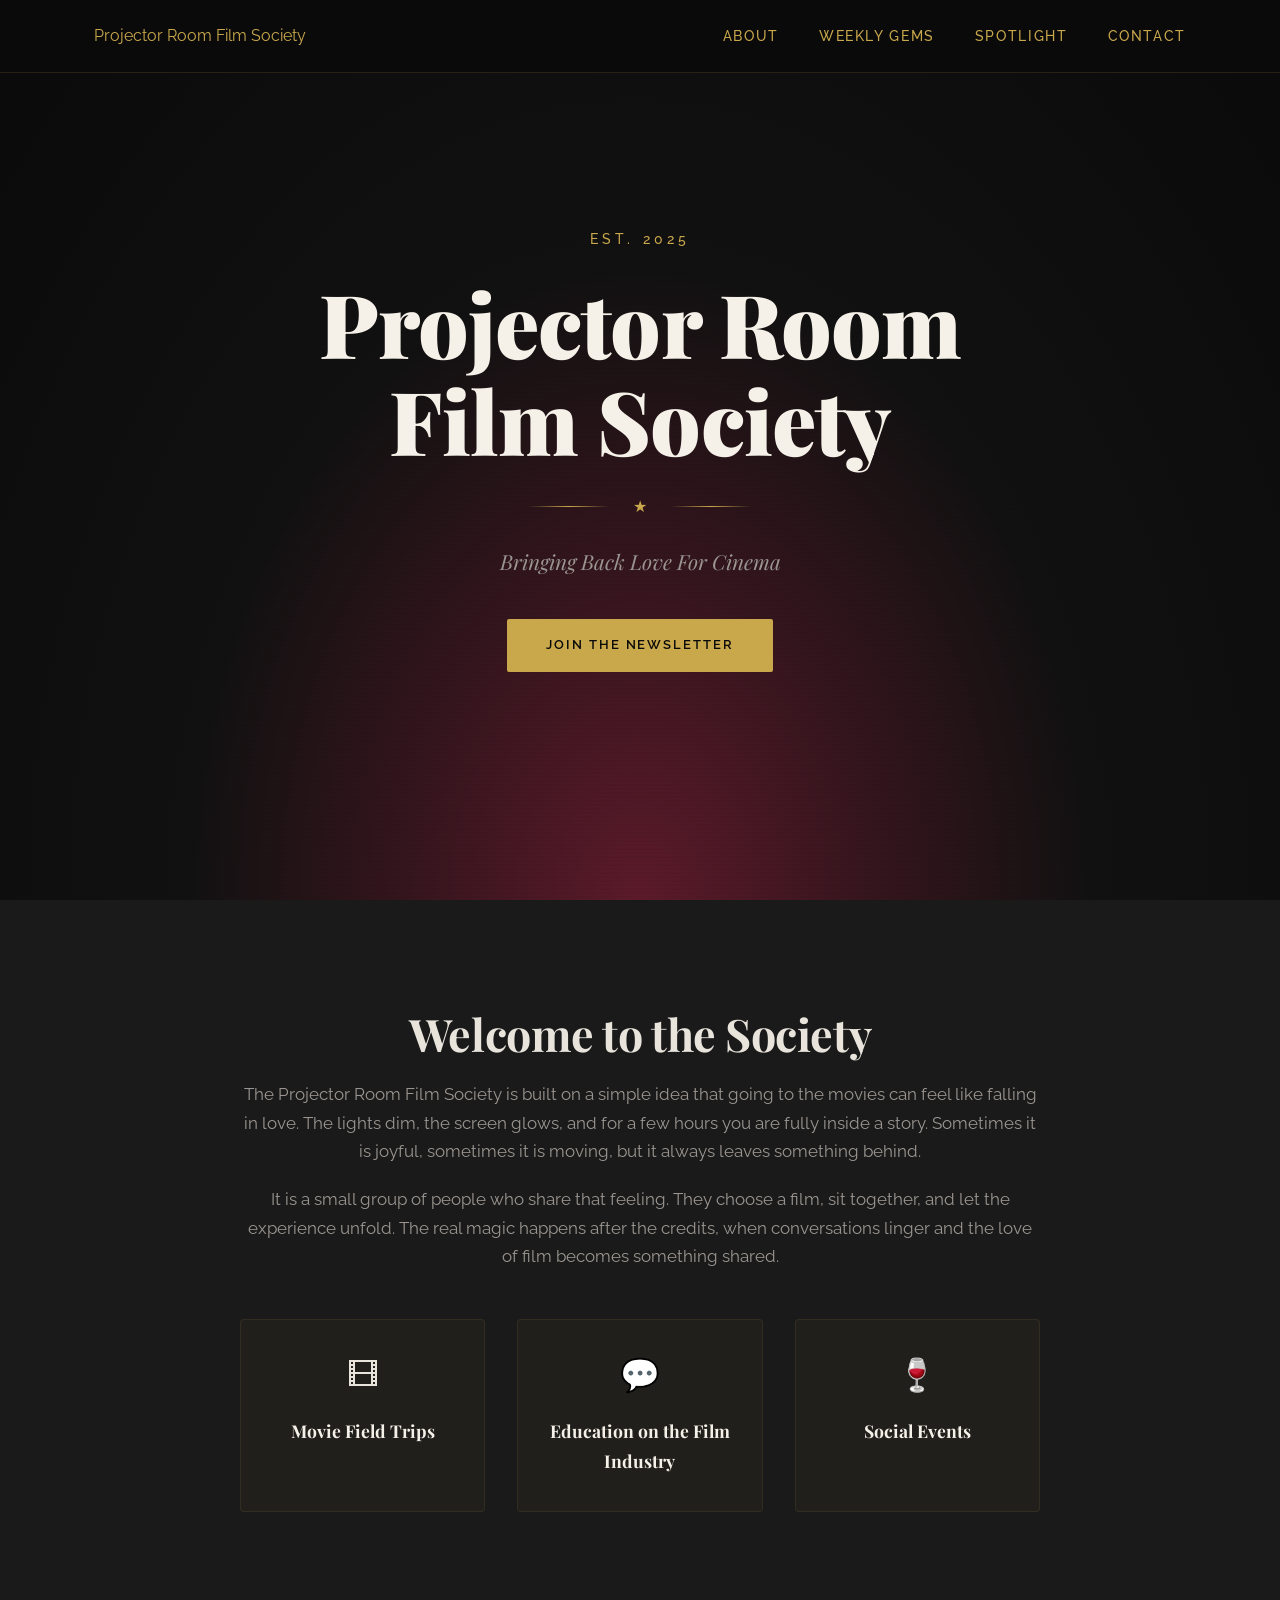
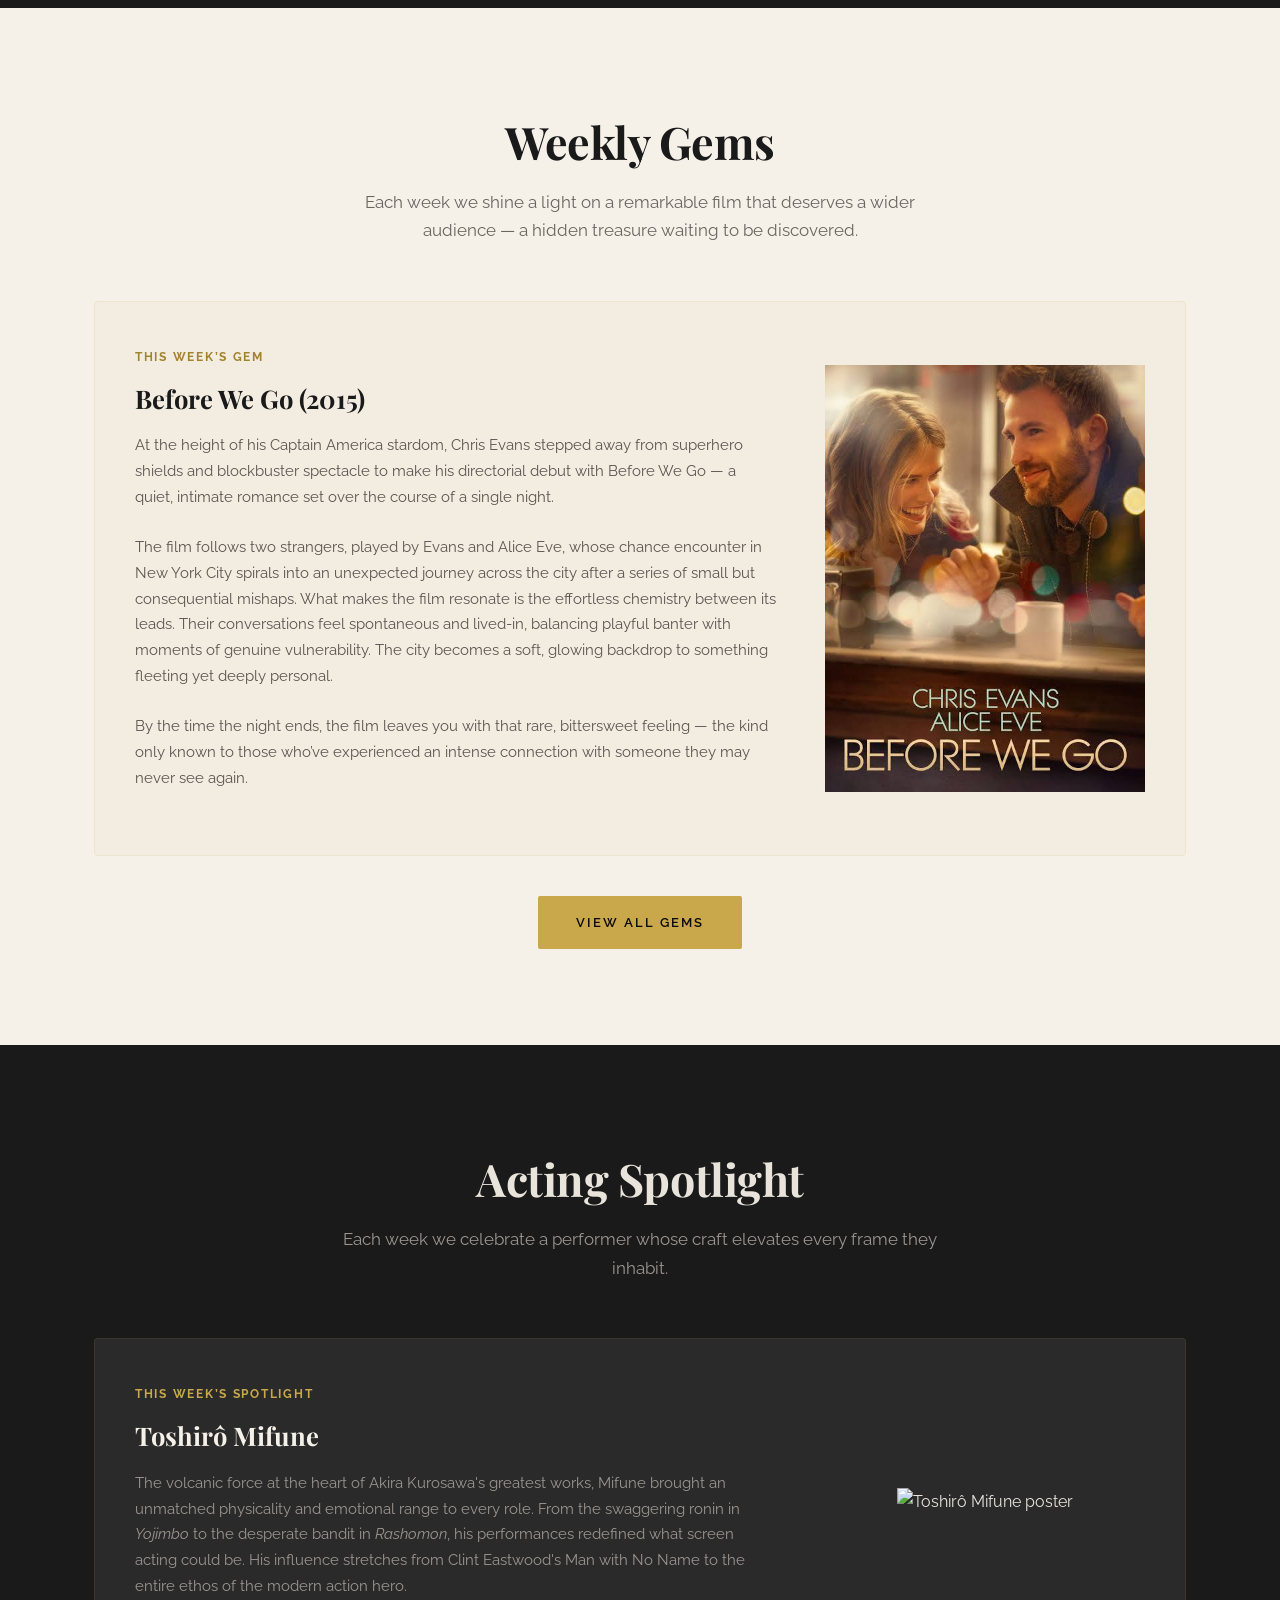
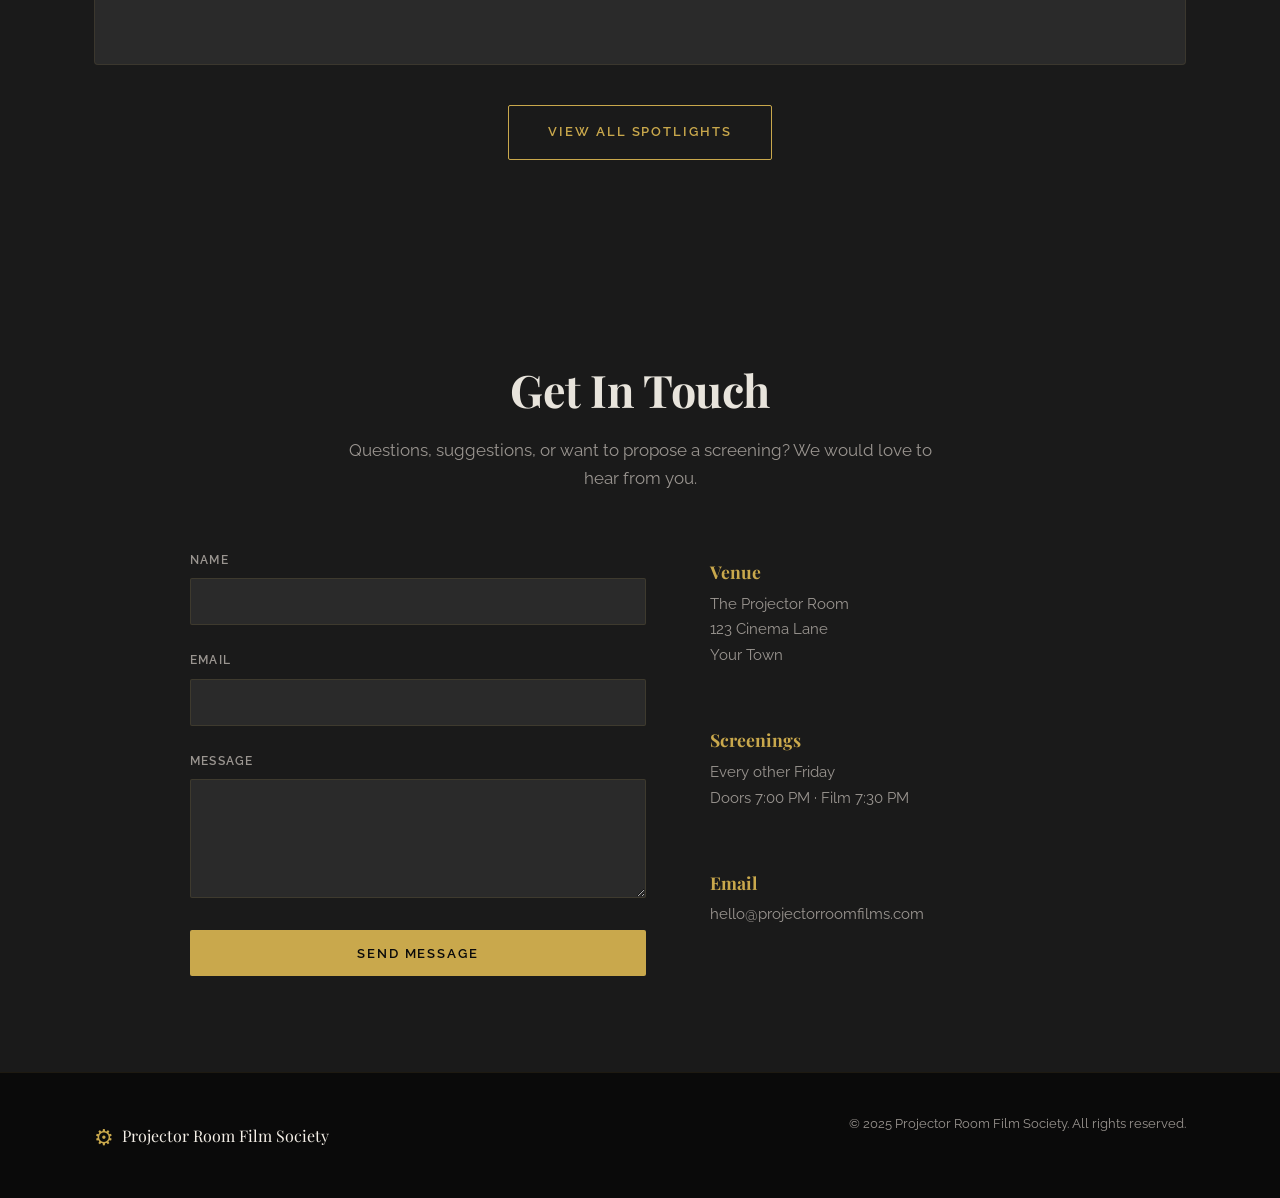
==== commit b3f0fccb: "Update website with newsletter button and posters" ====
--- a/index.html
+++ b/index.html
@@ -15,7 +15,7 @@
     <nav class="nav">
         <div class="nav-inner">
            <a href="/" class="nav-logo">
-    <img src="Projector Room Film Society-3.png" alt="Projector Room Logo" class="nav-logo-img">
+
     <span class="nav-logo-text">Projector Room Film Society</span>
 </a>    
             <ul class="nav-links">
@@ -39,8 +39,13 @@
             <div class="hero-divider">
                 <span class="divider-star">&#9733;</span>
             </div>
-            <p class="hero-tagline">Where Cinema Lives</p>
-            <a href="#about" class="btn btn-primary">Discover More</a>
+            <p class="hero-tagline">Bringing Back Love For Cinema</p>
+            <a href="https://us15.campaign-archive.com/home/?u=6d580cf55a6467df39cde3d35&id=c631055de2" 
+   class="btn btn-primary" 
+   target="_blank" 
+   rel="noopener noreferrer">
+    Join the Newsletter
+</a>
         </div>
     </header>
 
@@ -54,18 +59,18 @@
                 <div class="intro-features">
                     <div class="intro-feature">
                         <span class="intro-feature-icon">&#127902;</span>
-                        <h3>Curated Screenings</h3>
-                        <p>Handpicked films spanning every era and genre of cinema.</p>
+                        <h3>Movie Field Trips</h3>
+                        
                     </div>
                     <div class="intro-feature">
                         <span class="intro-feature-icon">&#128172;</span>
-                        <h3>Post-Film Discussion</h3>
-                        <p>Thoughtful conversation and debate after every screening.</p>
+                        <h3>Education on the Film Industry</h3>
+                        
                     </div>
                     <div class="intro-feature">
                         <span class="intro-feature-icon">&#127863;</span>
                         <h3>Social Events</h3>
-                        <p>Seasonal gatherings, themed nights, and guest speakers.</p>
+                        
                     </div>
                 </div>
             </div>
@@ -80,11 +85,15 @@
         <div class="highlight-card">
             <div class="highlight-text">
                 <span class="highlight-label">This Week&rsquo;s Gem</span>
-                <h3 class="highlight-name">The Fall (2006)</h3>
-                <p>Tarsem Singh's visually breathtaking odyssey follows a bedridden stuntman who spins an epic tale of adventure for a young girl in a 1920s Los Angeles hospital. Shot across over twenty countries with no CGI, the film is a love letter to the power of storytelling and the imagination. Wildly underseen upon release, it remains one of the most gorgeous films ever committed to celluloid.</p>
+                <h3 class="highlight-name">Before We Go (2015)</h3>
+                <p>At the height of his Captain America stardom, Chris Evans stepped away from superhero shields and blockbuster spectacle to make his directorial debut with Before We Go — a quiet, intimate romance set over the course of a single night. </p>
+                    <p></p>
+                    <p>The film follows two strangers, played by Evans and Alice Eve, whose chance encounter in New York City spirals into an unexpected journey across the city after a series of small but consequential mishaps.
+What makes the film resonate is the effortless chemistry between its leads. Their conversations feel spontaneous and lived-in, balancing playful banter with moments of genuine vulnerability. The city becomes a soft, glowing backdrop to something fleeting yet deeply personal. <p></p> 
+<p>By the time the night ends, the film leaves you with that rare, bittersweet feeling — the kind only known to those who’ve experienced an intense connection with someone they may never see again.</p>
             </div>
             <div class="highlight-image">
-                <img src="images/fall-2006.jpg" alt="The Fall 2006 poster">
+                <img src="images-2.jpeg" alt="The Fall 2006 poster">
             </div>
         </div>
         <div class="highlight-cta">
--- a/styles.css
+++ b/styles.css
@@ -45,6 +45,10 @@
     -webkit-font-smoothing: antialiased;
 }
 
+p {
+    margin-bottom: 1.5rem; /* adds space below each paragraph */
+}
+
 a {
     color: var(--color-gold);
     text-decoration: none;
@@ -73,9 +77,10 @@
     left: 0;
     right: 0;
     z-index: 1000;
-    background: rgba(10, 10, 10, 0.92);
-    backdrop-filter: blur(12px);
+    background: var(--color-black); /* pure black */
+    /* remove blur */
     border-bottom: 1px solid rgba(201, 168, 76, 0.15);
+    
 }
 
 .nav-inner {
@@ -89,9 +94,9 @@
 }
 
 .nav-logo-img {
-    height: 50px;      /* adjust as needed */
+    height: 100px;      /* adjust as needed */
     width: auto;
-    margin-right: 10px; /* space between logo and text */
+    margin-right: 0px; /* space between logo and text */
     vertical-align: middle;
 }
 
@@ -111,16 +116,17 @@
 }
 
 .nav-links a {
-    color: var(--color-text-muted);
+    color: var(--color-gold); /* brighter gold for contrast */
     font-size: 0.85rem;
     font-weight: 500;
     letter-spacing: 0.12em;
     text-transform: uppercase;
-    transition: color 0.3s ease;
+    transition: color 0.3s ease, transform 0.2s ease;
 }
 
 .nav-links a:hover {
-    color: var(--color-gold);
+    color: var(--color-gold-light); /* lighter gold on hover */
+    transform: translateY(-2px);     /* subtle lift effect */
 }
 
 .nav-toggle {
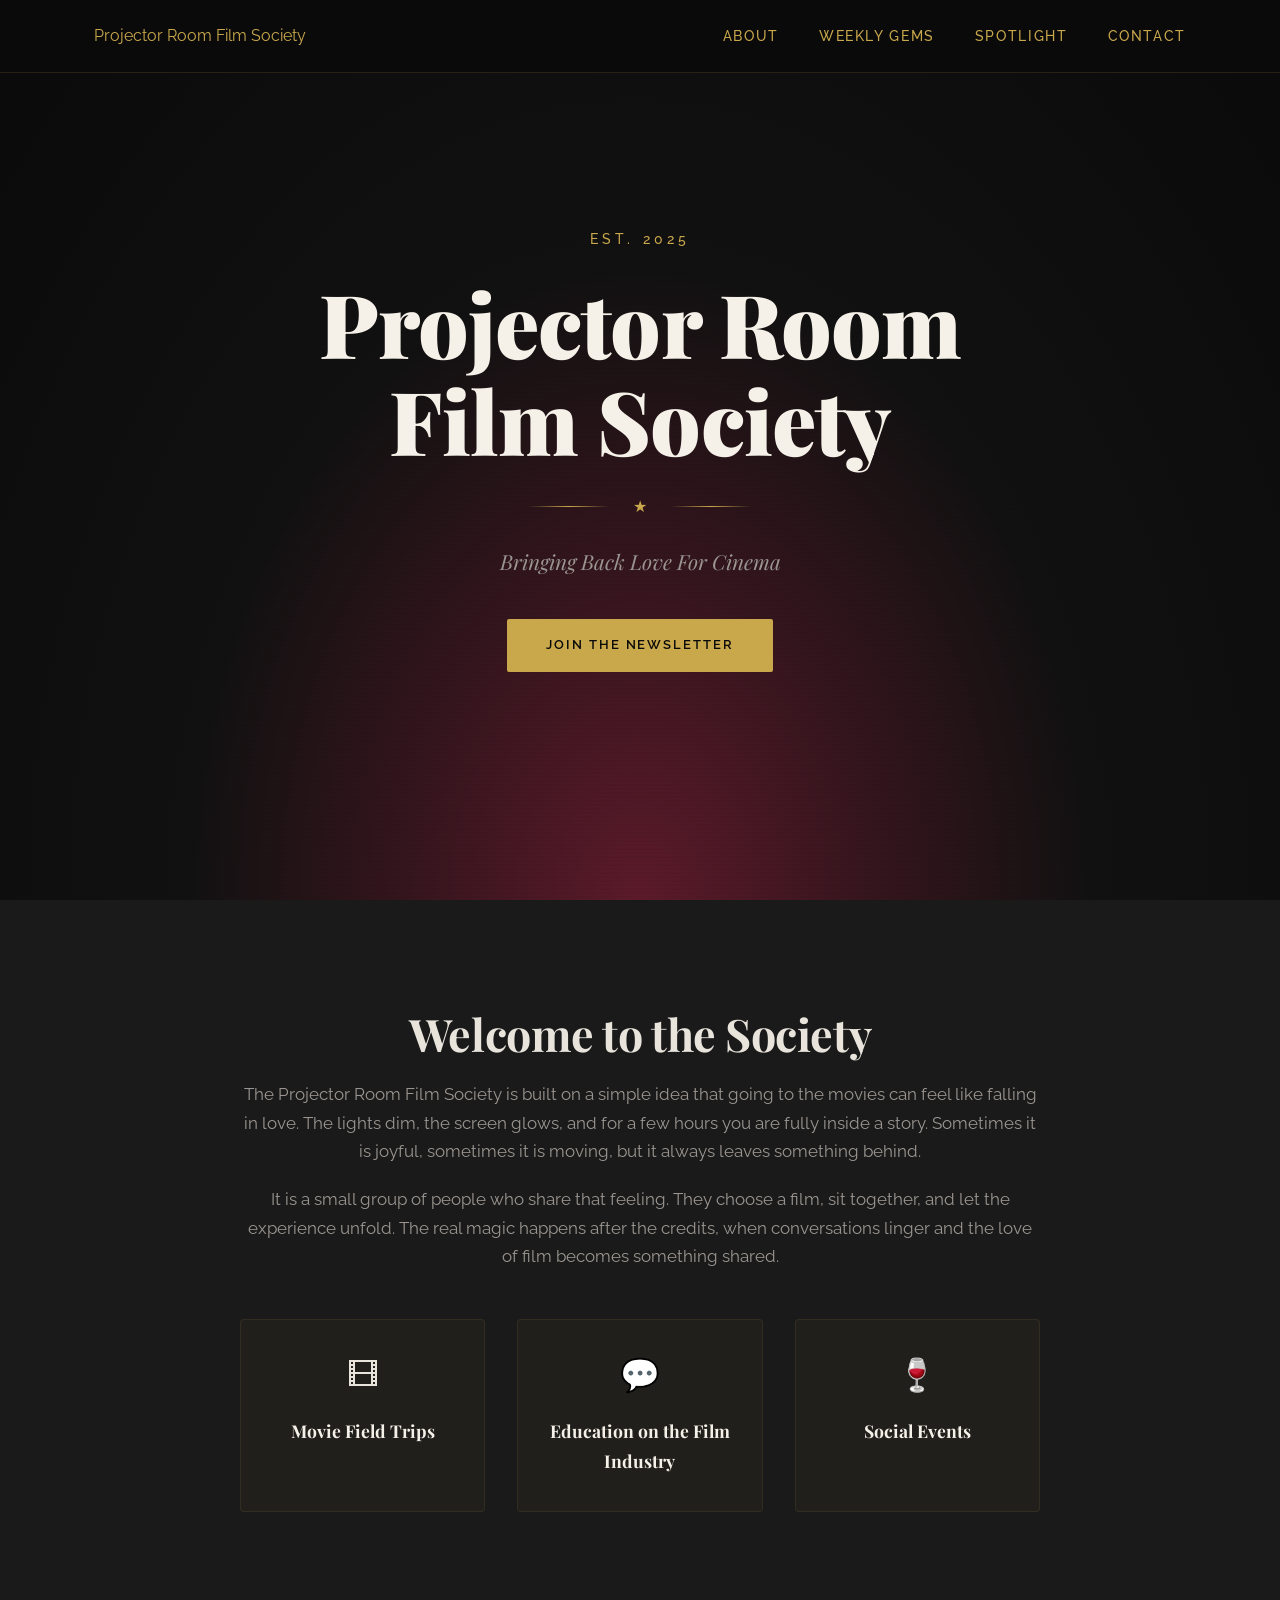
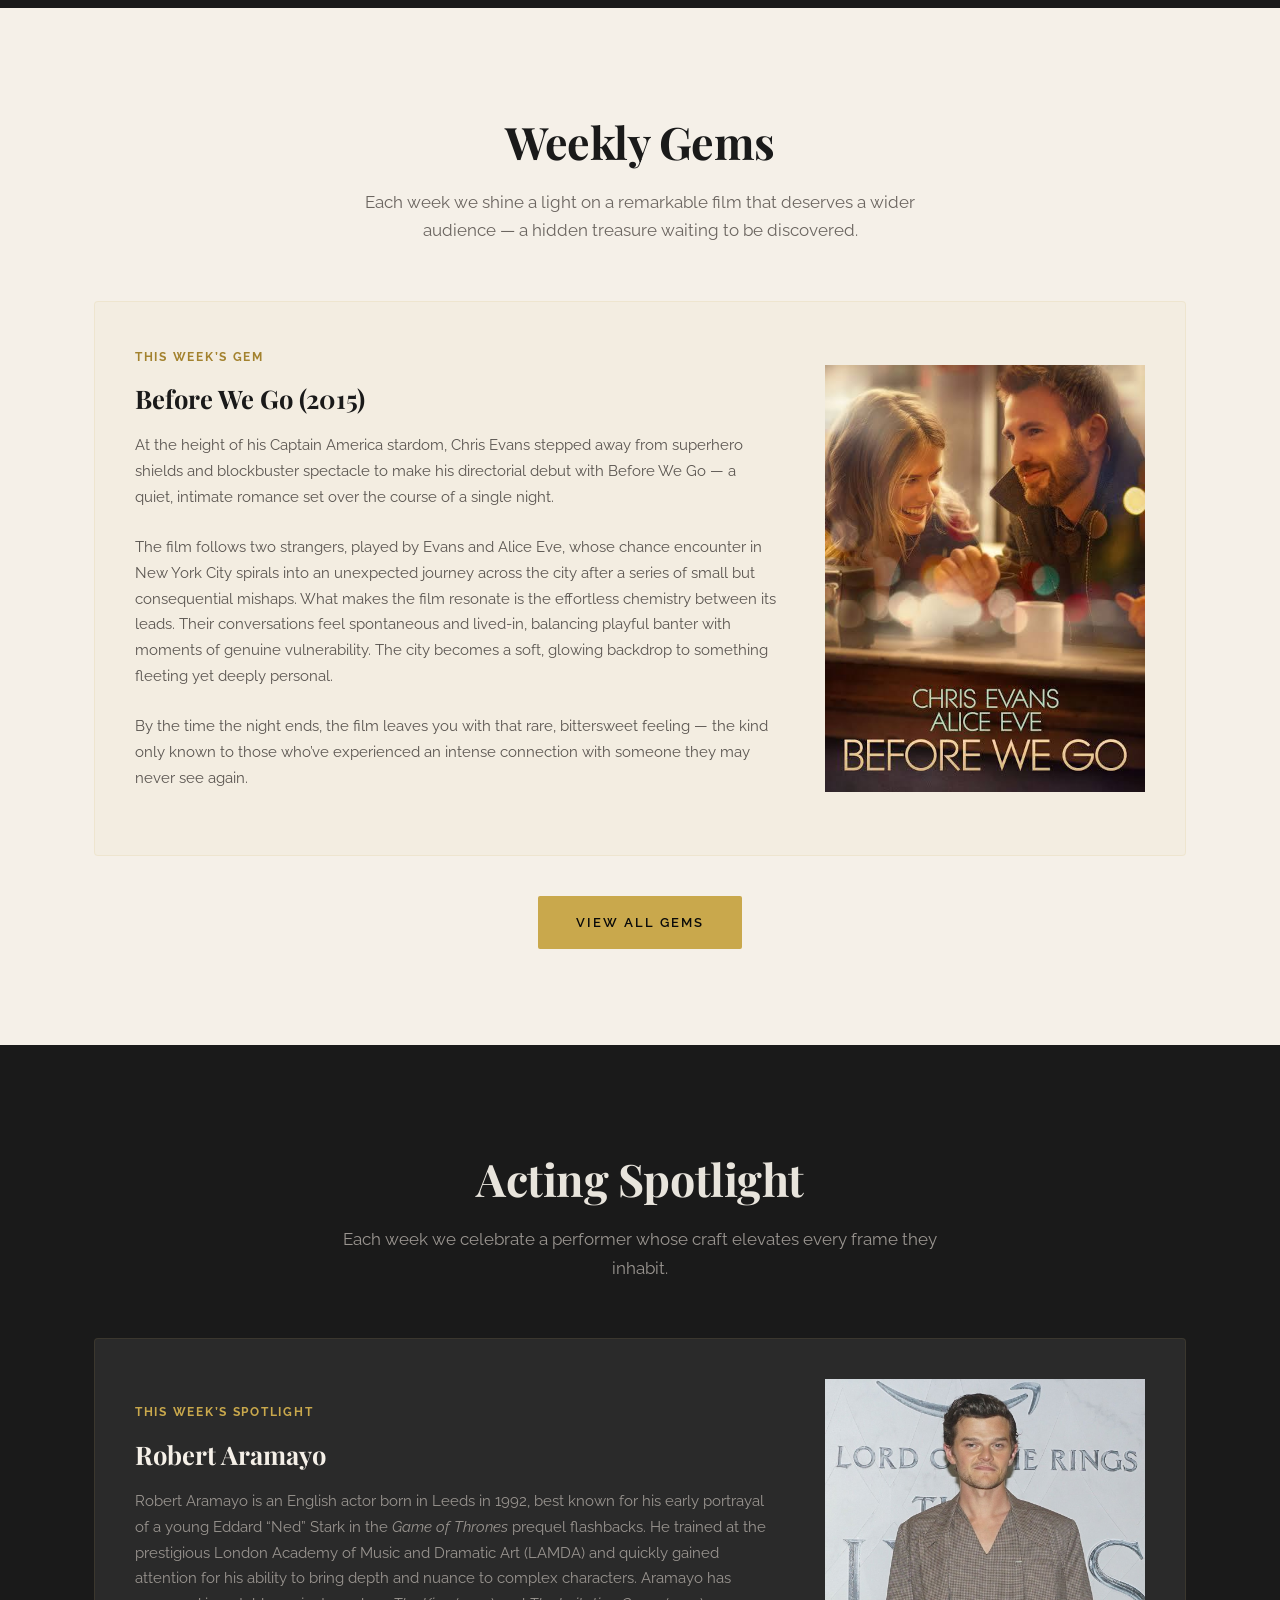
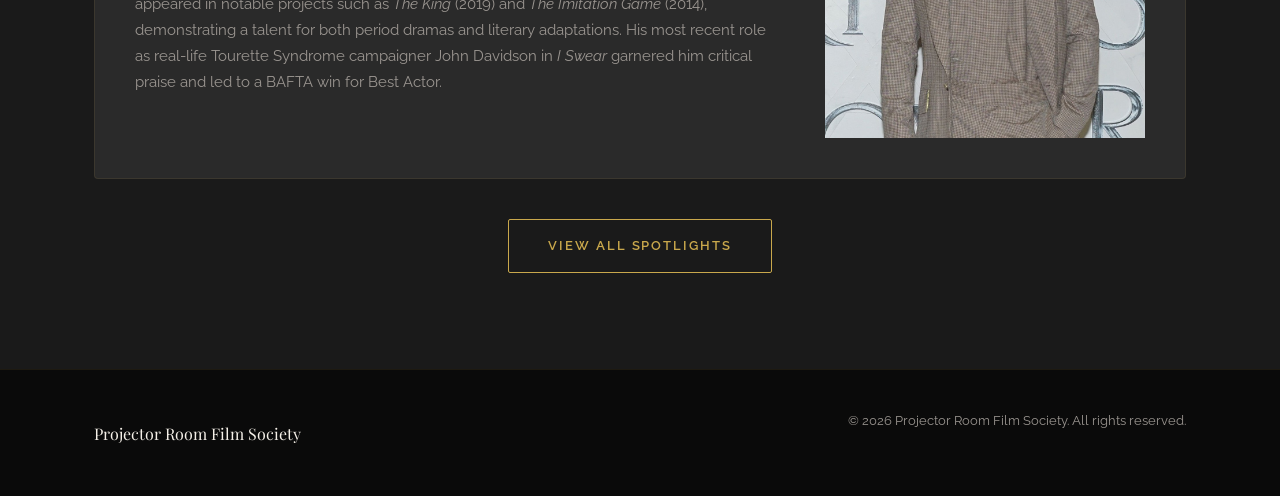
==== commit da4363da: "Update website with newsletter button and posters" ====
--- a/index.html
+++ b/index.html
@@ -111,11 +111,13 @@
         <div class="highlight-card highlight-card-dark">
             <div class="highlight-text">
                 <span class="highlight-label">This Week&rsquo;s Spotlight</span>
-                <h3 class="highlight-name">Toshir&ocirc; Mifune</h3>
-                <p>The volcanic force at the heart of Akira Kurosawa's greatest works, Mifune brought an unmatched physicality and emotional range to every role. From the swaggering ronin in <em>Yojimbo</em> to the desperate bandit in <em>Rashomon</em>, his performances redefined what screen acting could be. His influence stretches from Clint Eastwood's Man with No Name to the entire ethos of the modern action hero.</p>
+                <h3 class="highlight-name">Robert Aramayo</h3>
+                <p>
+                    Robert Aramayo is an English actor born in Leeds in 1992, best known for his early portrayal of a young Eddard “Ned” Stark in the <em>Game of Thrones</em> prequel flashbacks. He trained at the prestigious London Academy of Music and Dramatic Art (LAMDA) and quickly gained attention for his ability to bring depth and nuance to complex characters. Aramayo has appeared in notable projects such as <em>The King</em>  (2019) and <em>The Imitation Game</em> (2014), demonstrating a talent for both period dramas and literary adaptations. His most recent role as real-life Tourette Syndrome campaigner John Davidson in <em>I Swear</em> garnered him critical praise and led to a BAFTA win for Best Actor.
+                </p>
             </div>
             <div class="highlight-image">
-                <img src="images/mifune.jpg" alt="Toshirô Mifune poster">
+                <img src="MV5BMWVlNmEwNGUtYTRiYS00ZmY3LTk5Y2MtNTliMTg3YjlhZmE3XkEyXkFqcGc@._V1_.jpg" alt="Toshirô Mifune poster">
             </div>
         </div>
         <div class="highlight-cta">
@@ -124,56 +126,14 @@
     </div>
 </section>
 
-
-    <!-- Contact -->
-    <section id="contact" class="section section-dark">
-        <div class="container">
-            <h2 class="section-title">Get In Touch</h2>
-            <p class="section-intro">Questions, suggestions, or want to propose a screening? We would love to hear from you.</p>
-            <div class="contact-layout">
-                <form class="contact-form" name="contact" method="POST" data-netlify="true">
-                    <input type="hidden" name="form-name" value="contact">
-                    <div class="form-group">
-                        <label for="name">Name</label>
-                        <input type="text" id="name" name="name" required>
-                    </div>
-                    <div class="form-group">
-                        <label for="email">Email</label>
-                        <input type="email" id="email" name="email" required>
-                    </div>
-                    <div class="form-group">
-                        <label for="message">Message</label>
-                        <textarea id="message" name="message" rows="5" required></textarea>
-                    </div>
-                    <button type="submit" class="btn btn-primary">Send Message</button>
-                </form>
-                <div class="contact-details">
-                    <div class="contact-item">
-                        <h3>Venue</h3>
-                        <p>The Projector Room<br>123 Cinema Lane<br>Your Town</p>
-                    </div>
-                    <div class="contact-item">
-                        <h3>Screenings</h3>
-                        <p>Every other Friday<br>Doors 7:00 PM &middot; Film 7:30 PM</p>
-                    </div>
-                    <div class="contact-item">
-                        <h3>Email</h3>
-                        <p>hello@projectorroomfilms.com</p>
-                    </div>
-                </div>
-            </div>
-        </div>
-    </section>
-
     <!-- Footer -->
     <footer class="footer">
         <div class="container">
             <div class="footer-inner">
                 <div class="footer-brand">
-                    <span class="nav-logo-icon">&#9881;</span>
                     <span>Projector Room Film Society</span>
                 </div>
-                <p class="footer-copy">&copy; 2025 Projector Room Film Society. All rights reserved.</p>
+                <p class="footer-copy">&copy; 2026 Projector Room Film Society. All rights reserved.</p>
             </div>
         </div>
     </footer>
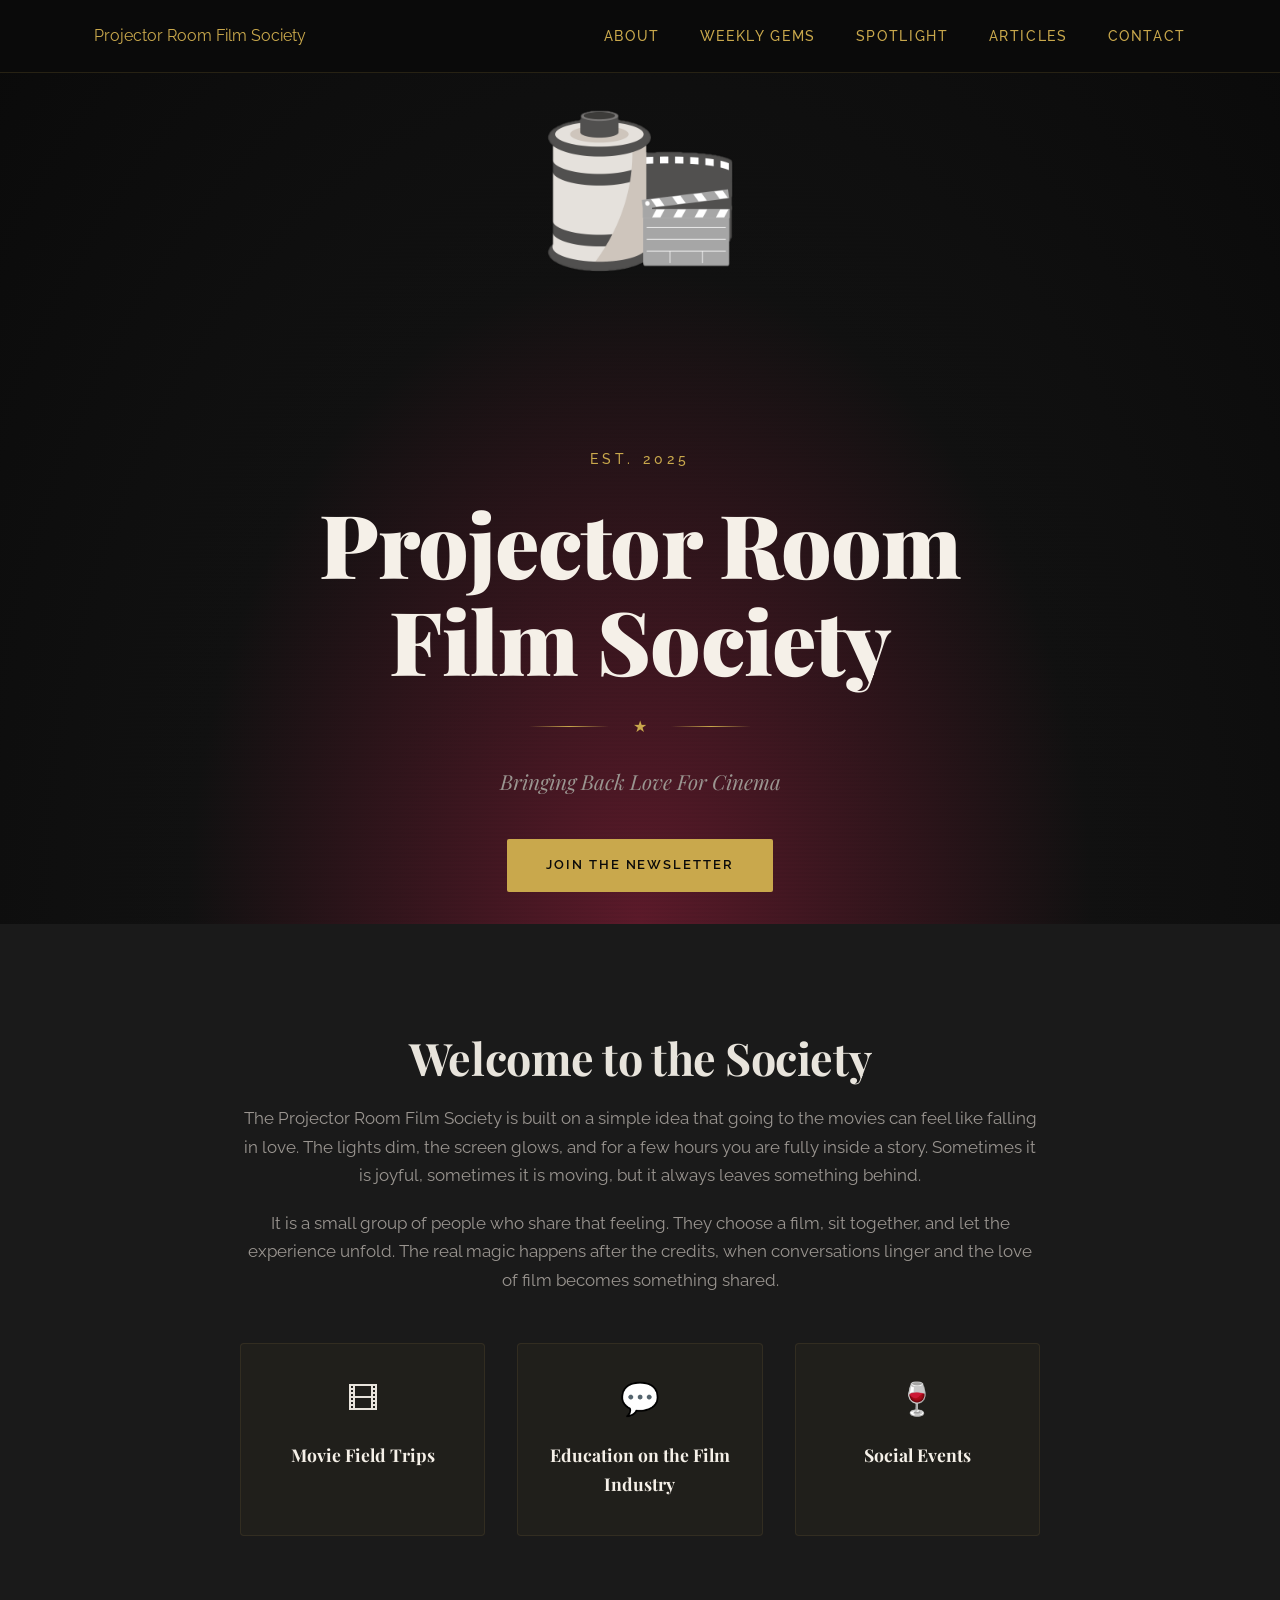
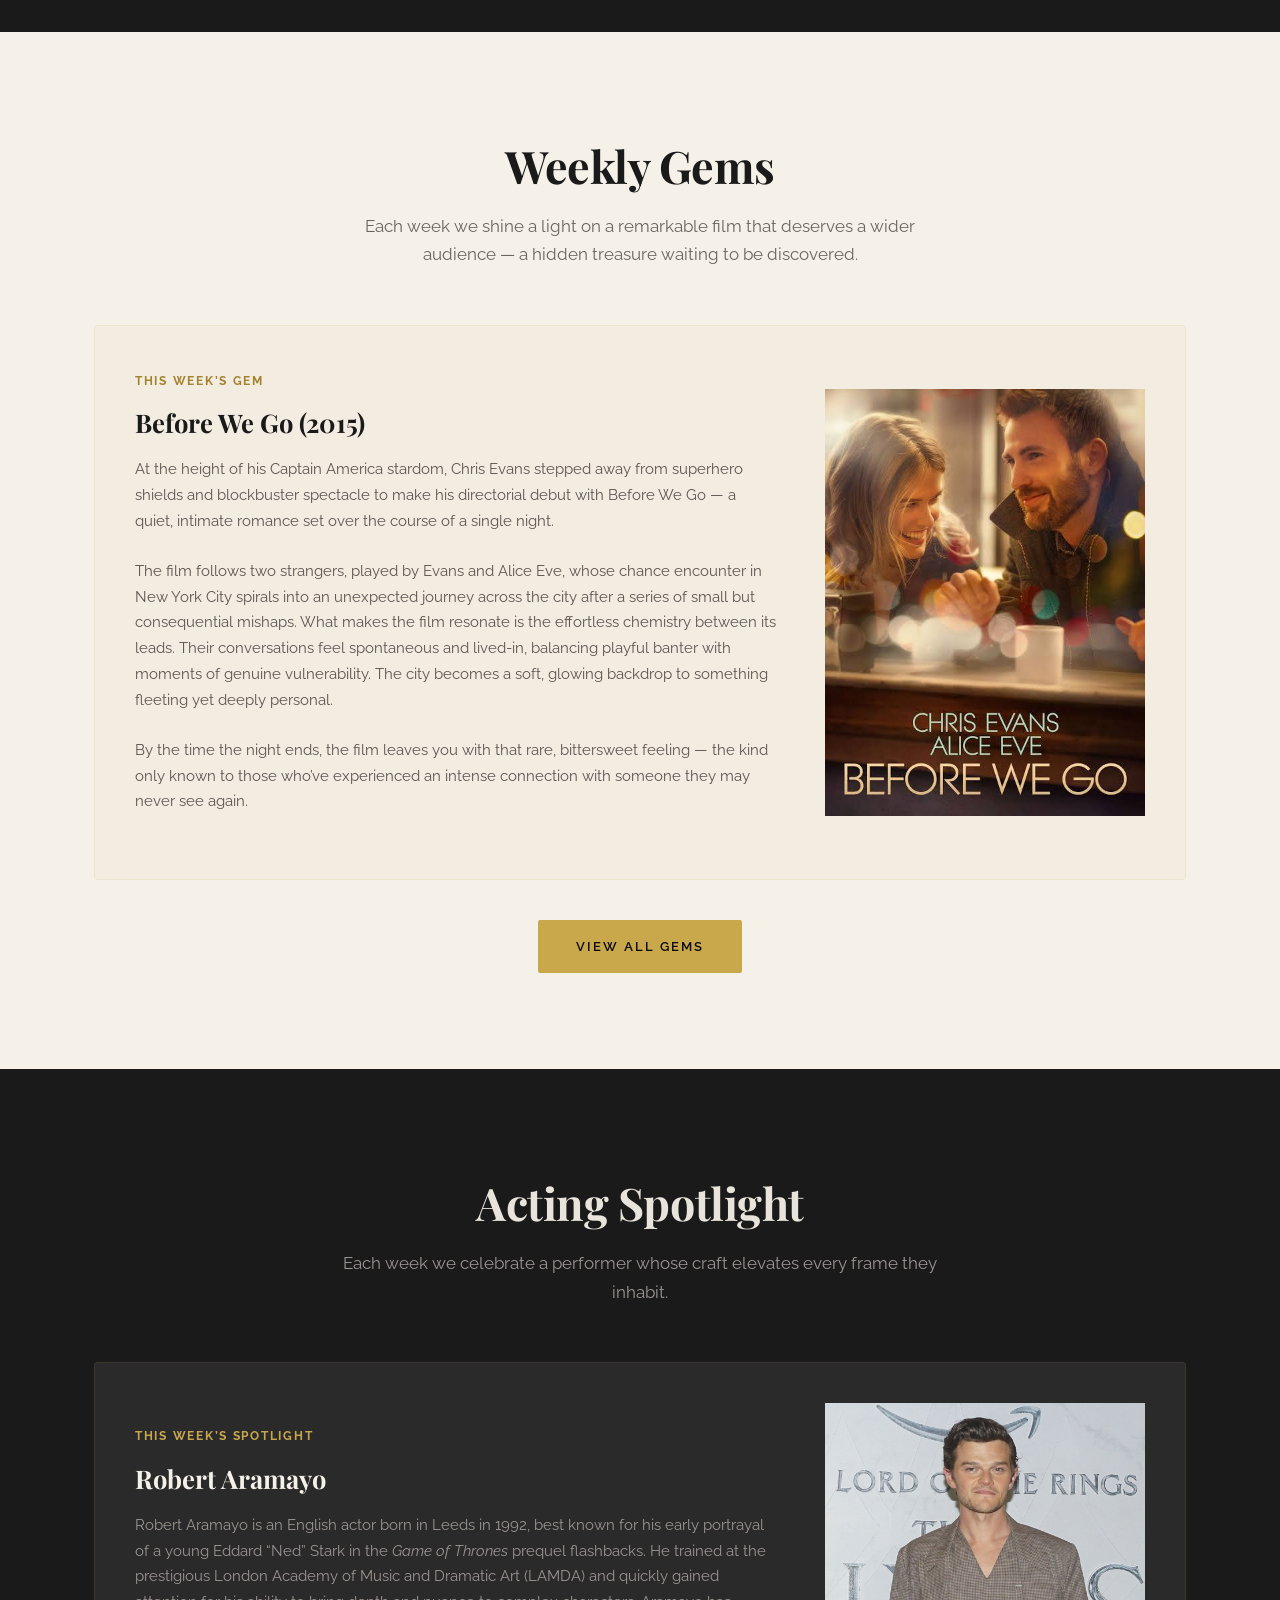
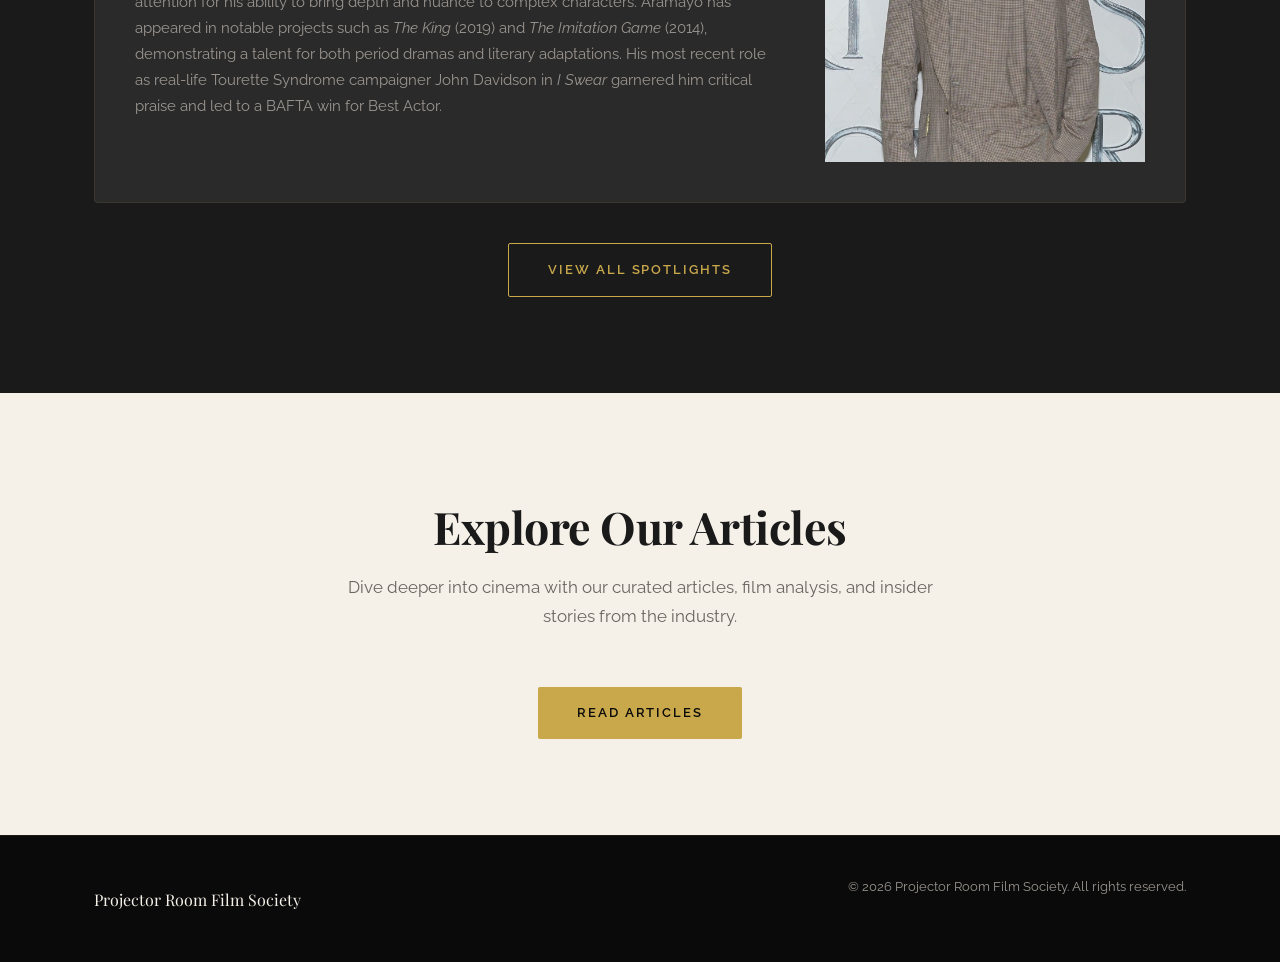
==== commit 8931c24b: "Update website with newsletter button and posters" ====
--- a/index.html
+++ b/index.html
@@ -22,6 +22,7 @@
                 <li><a href="#about">About</a></li>
                 <li><a href="#weekly-gems">Weekly Gems</a></li>
                 <li><a href="#acting-spotlight">Spotlight</a></li>
+                 <li><a href="articles.html">Articles</a></li>
                 <li><a href="#contact">Contact</a></li>
             </ul>
             <button class="nav-toggle" aria-label="Toggle navigation">
@@ -31,23 +32,27 @@
     </nav>
 
     <!-- Hero -->
-    <header class="hero">
-        <div class="hero-overlay"></div>
-        <div class="hero-content">
-            <p class="hero-subtitle">Est. 2025</p>
-            <h1 class="hero-title">Projector Room<br>Film Society</h1>
-            <div class="hero-divider">
-                <span class="divider-star">&#9733;</span>
-            </div>
-            <p class="hero-tagline">Bringing Back Love For Cinema</p>
-            <a href="https://us15.campaign-archive.com/home/?u=6d580cf55a6467df39cde3d35&id=c631055de2" 
-   class="btn btn-primary" 
-   target="_blank" 
-   rel="noopener noreferrer">
-    Join the Newsletter
-</a>
+   <!-- Hero -->
+<header class="hero">
+    <div class="hero-overlay"></div>
+    <div class="hero-content">
+        <!-- Logo Image -->
+        <img src="Projector Room Film Society-3.png" alt="Projector Room Logo" class="hero-logo">
+
+        <p class="hero-subtitle">Est. 2025</p>
+        <h1 class="hero-title">Projector Room<br>Film Society</h1>
+        <div class="hero-divider">
+            <span class="divider-star">&#9733;</span>
         </div>
-    </header>
+        <p class="hero-tagline">Bringing Back Love For Cinema</p>
+        <a href="https://us15.campaign-archive.com/home/?u=6d580cf55a6467df39cde3d35&id=c631055de2" 
+           class="btn btn-primary" 
+           target="_blank" 
+           rel="noopener noreferrer">
+            Join the Newsletter
+        </a>
+    </div>
+</header>
 
     <!-- Introduction / About -->
     <section id="about" class="section section-dark">
@@ -126,6 +131,19 @@
     </div>
 </section>
 
+<!-- Articles Section -->
+<section id="articles" class="section section-light">
+    <div class="container">
+        <h2 class="section-title">Explore Our Articles</h2>
+        <p class="section-intro section-intro-light">
+            Dive deeper into cinema with our curated articles, film analysis, and insider stories from the industry.
+        </p>
+        <div class="highlight-cta">
+            <a href="articles.html" class="btn btn-primary">Read Articles</a>
+        </div>
+    </div>
+</section>
+
     <!-- Footer -->
     <footer class="footer">
         <div class="container">
--- a/styles.css
+++ b/styles.css
@@ -189,6 +189,13 @@
     margin-bottom: 1.5rem;
 }
 
+.hero-logo {
+    display: block;
+    max-width: var(--hero-logo-size, 400px); /* <-- change this variable to adjust size */
+    height: auto;
+    margin: 0 auto 1rem auto; /* center logo and add spacing */
+}
+
 .hero-title {
     font-family: var(--font-display);
     font-size: clamp(2.8rem, 7vw, 5.5rem);
@@ -213,6 +220,29 @@
     width: 80px;
     height: 1px;
     background: linear-gradient(90deg, transparent, var(--color-gold), transparent);
+}
+
+/* Split layout for article cards: text left, image right */
+.split-card {
+    display: flex;
+    align-items: center;
+    gap: 2rem;
+    flex-wrap: wrap;
+    margin-bottom: 2rem;
+}
+
+.split-card .highlight-text {
+    flex: 1 1 60%;
+}
+
+.split-card .highlight-image {
+    flex: 1 1 35%;
+}
+
+.split-card .highlight-image img {
+    width: 100%;
+    border-radius: 8px;
+    object-fit: cover;
 }
 
 .divider-star {
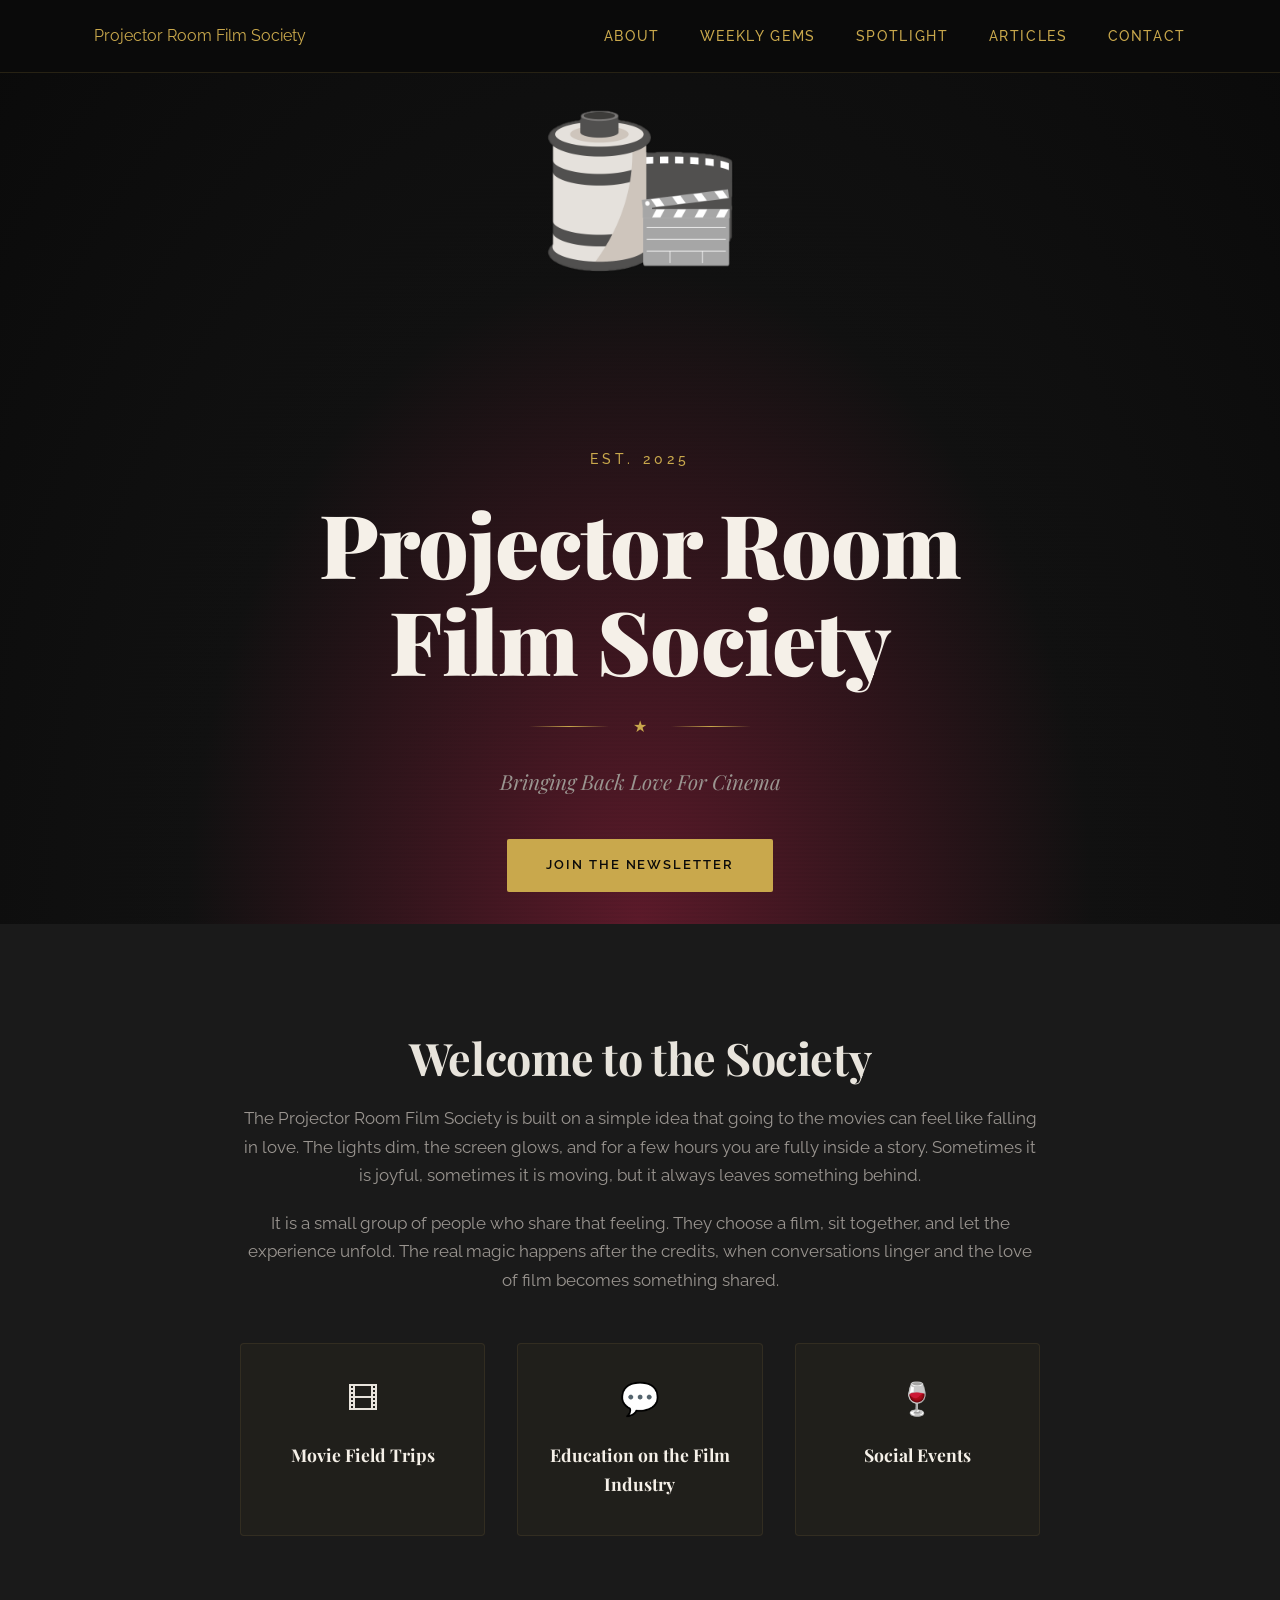
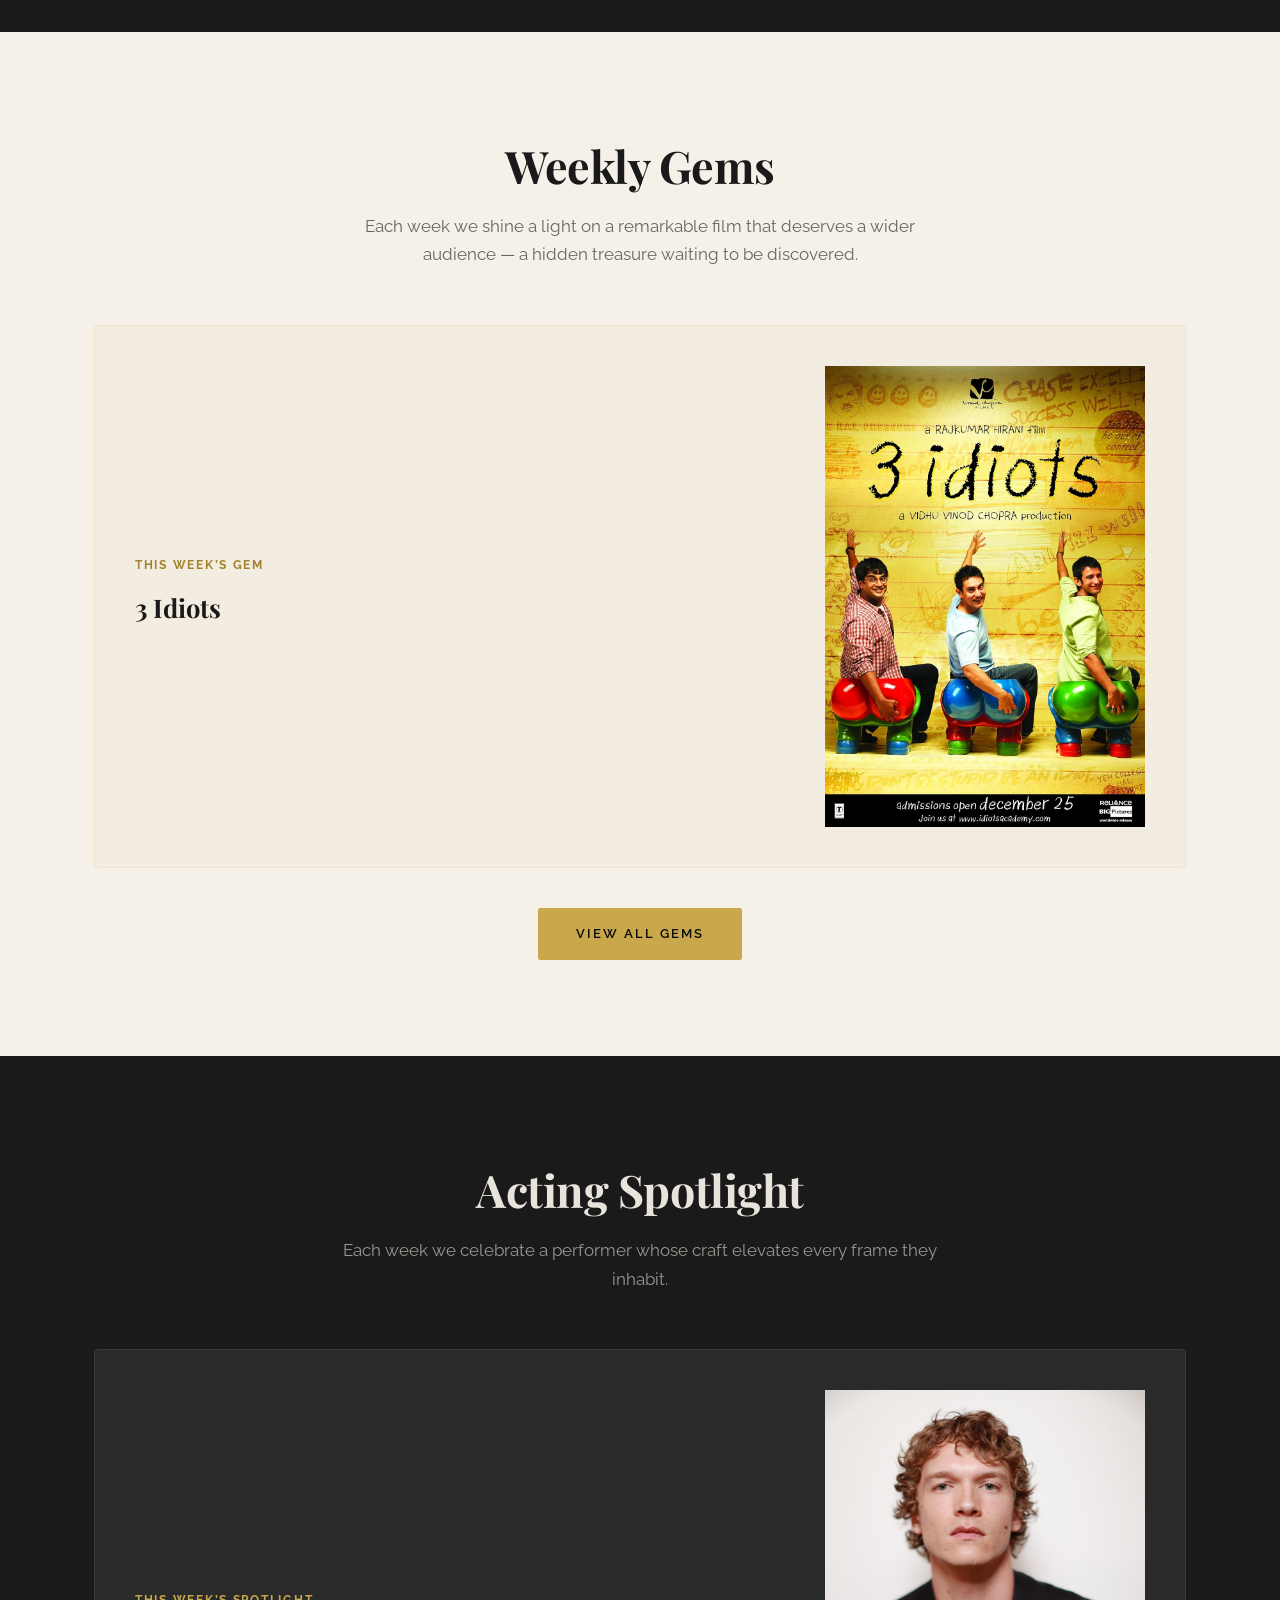
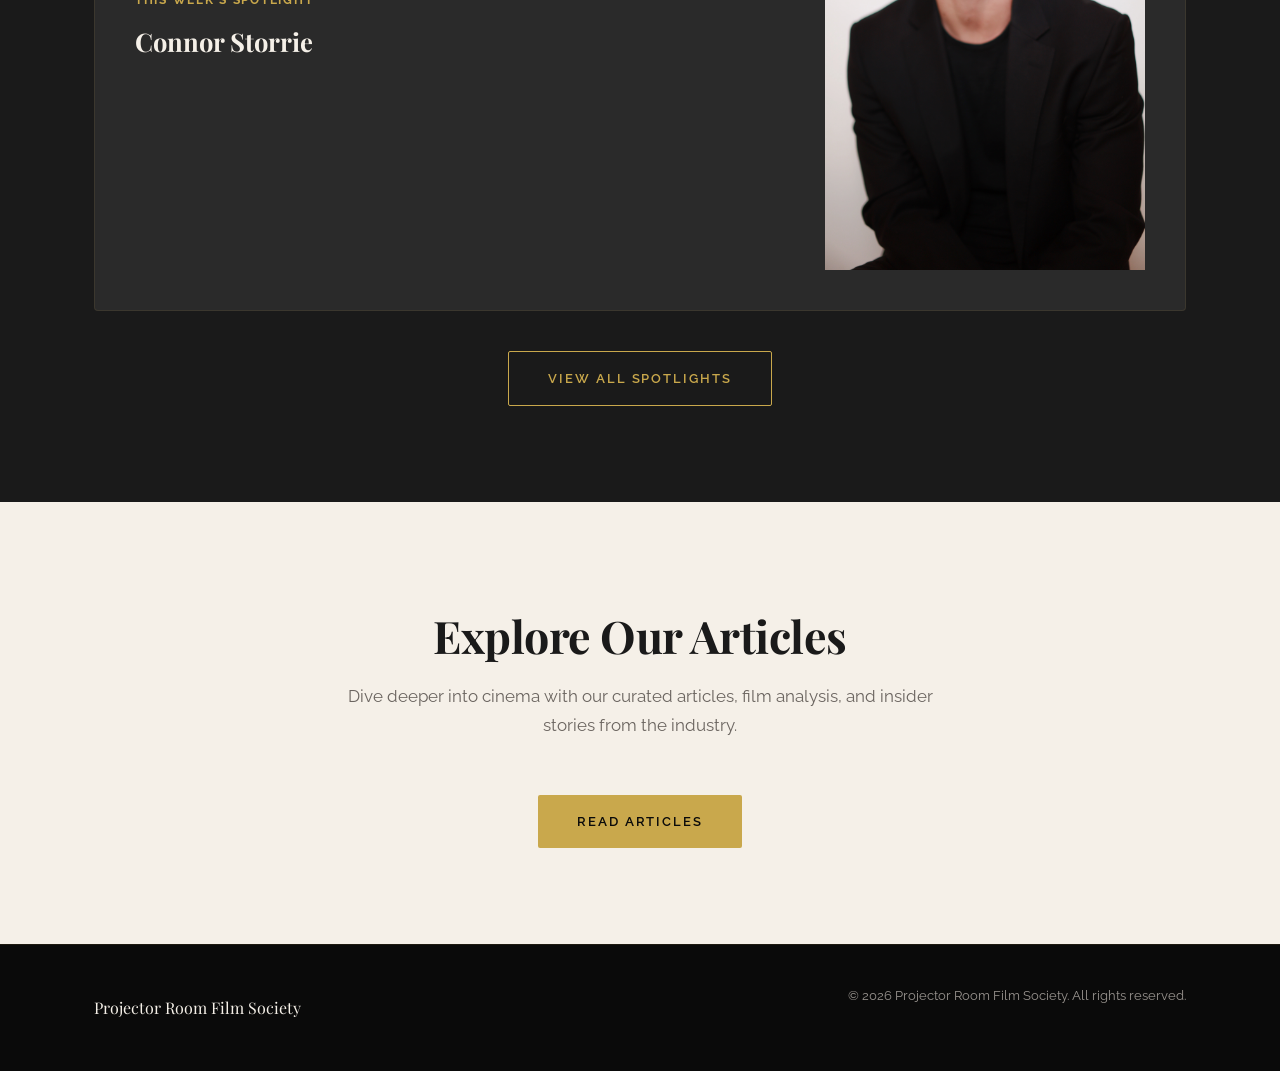
==== commit f4541713: "Update website with newsletter button and posters" ====
--- a/index.html
+++ b/index.html
@@ -90,15 +90,10 @@
         <div class="highlight-card">
             <div class="highlight-text">
                 <span class="highlight-label">This Week&rsquo;s Gem</span>
-                <h3 class="highlight-name">Before We Go (2015)</h3>
-                <p>At the height of his Captain America stardom, Chris Evans stepped away from superhero shields and blockbuster spectacle to make his directorial debut with Before We Go — a quiet, intimate romance set over the course of a single night. </p>
-                    <p></p>
-                    <p>The film follows two strangers, played by Evans and Alice Eve, whose chance encounter in New York City spirals into an unexpected journey across the city after a series of small but consequential mishaps.
-What makes the film resonate is the effortless chemistry between its leads. Their conversations feel spontaneous and lived-in, balancing playful banter with moments of genuine vulnerability. The city becomes a soft, glowing backdrop to something fleeting yet deeply personal. <p></p> 
-<p>By the time the night ends, the film leaves you with that rare, bittersweet feeling — the kind only known to those who’ve experienced an intense connection with someone they may never see again.</p>
+                <h3 class="highlight-name">3 Idiots</h3>
             </div>
             <div class="highlight-image">
-                <img src="images-2.jpeg" alt="The Fall 2006 poster">
+                <img src="3idiots.jpg" alt="The Fall 2006 poster">
             </div>
         </div>
         <div class="highlight-cta">
@@ -116,13 +111,11 @@
         <div class="highlight-card highlight-card-dark">
             <div class="highlight-text">
                 <span class="highlight-label">This Week&rsquo;s Spotlight</span>
-                <h3 class="highlight-name">Robert Aramayo</h3>
-                <p>
-                    Robert Aramayo is an English actor born in Leeds in 1992, best known for his early portrayal of a young Eddard “Ned” Stark in the <em>Game of Thrones</em> prequel flashbacks. He trained at the prestigious London Academy of Music and Dramatic Art (LAMDA) and quickly gained attention for his ability to bring depth and nuance to complex characters. Aramayo has appeared in notable projects such as <em>The King</em>  (2019) and <em>The Imitation Game</em> (2014), demonstrating a talent for both period dramas and literary adaptations. His most recent role as real-life Tourette Syndrome campaigner John Davidson in <em>I Swear</em> garnered him critical praise and led to a BAFTA win for Best Actor.
-                </p>
+                <h3 class="highlight-name">Connor Storrie</h3>
+                
             </div>
             <div class="highlight-image">
-                <img src="MV5BMWVlNmEwNGUtYTRiYS00ZmY3LTk5Y2MtNTliMTg3YjlhZmE3XkEyXkFqcGc@._V1_.jpg" alt="Toshirô Mifune poster">
+                <img src="Connor.jpg" alt="Toshirô Mifune poster">
             </div>
         </div>
         <div class="highlight-cta">
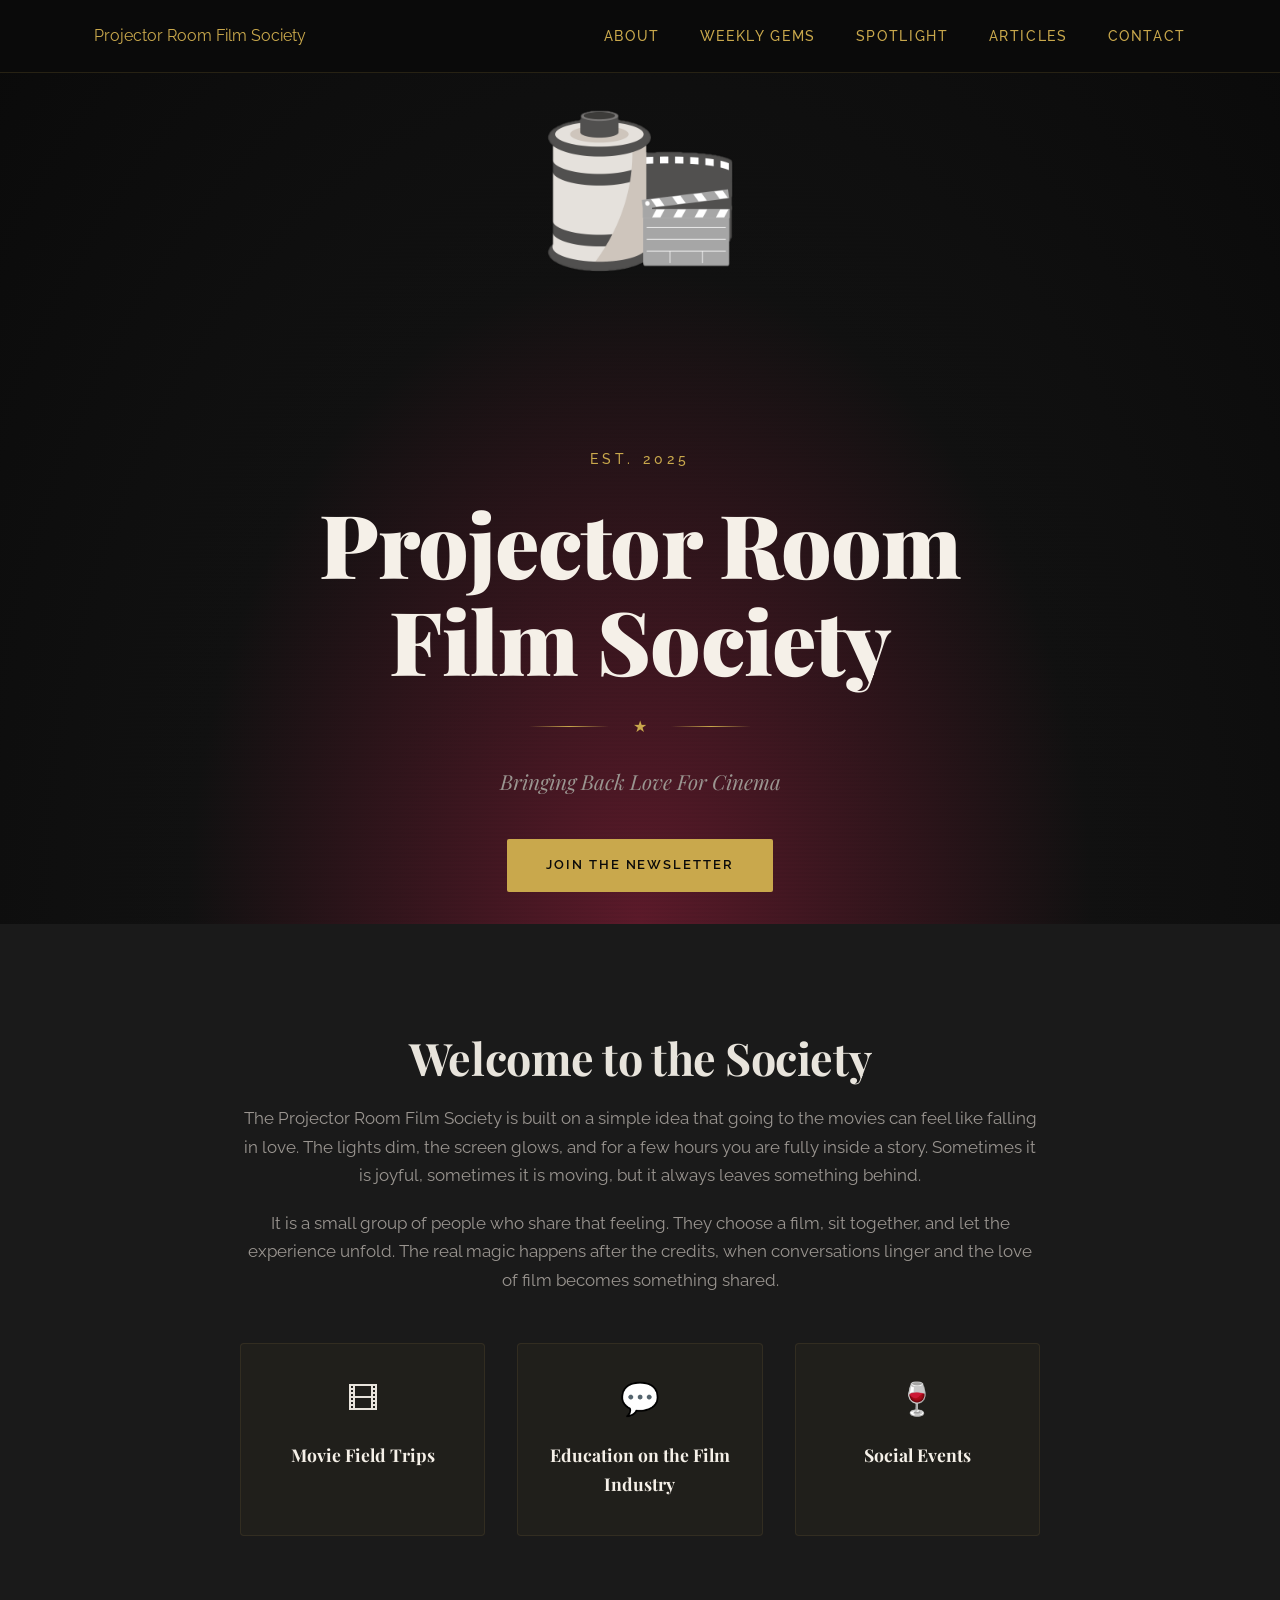
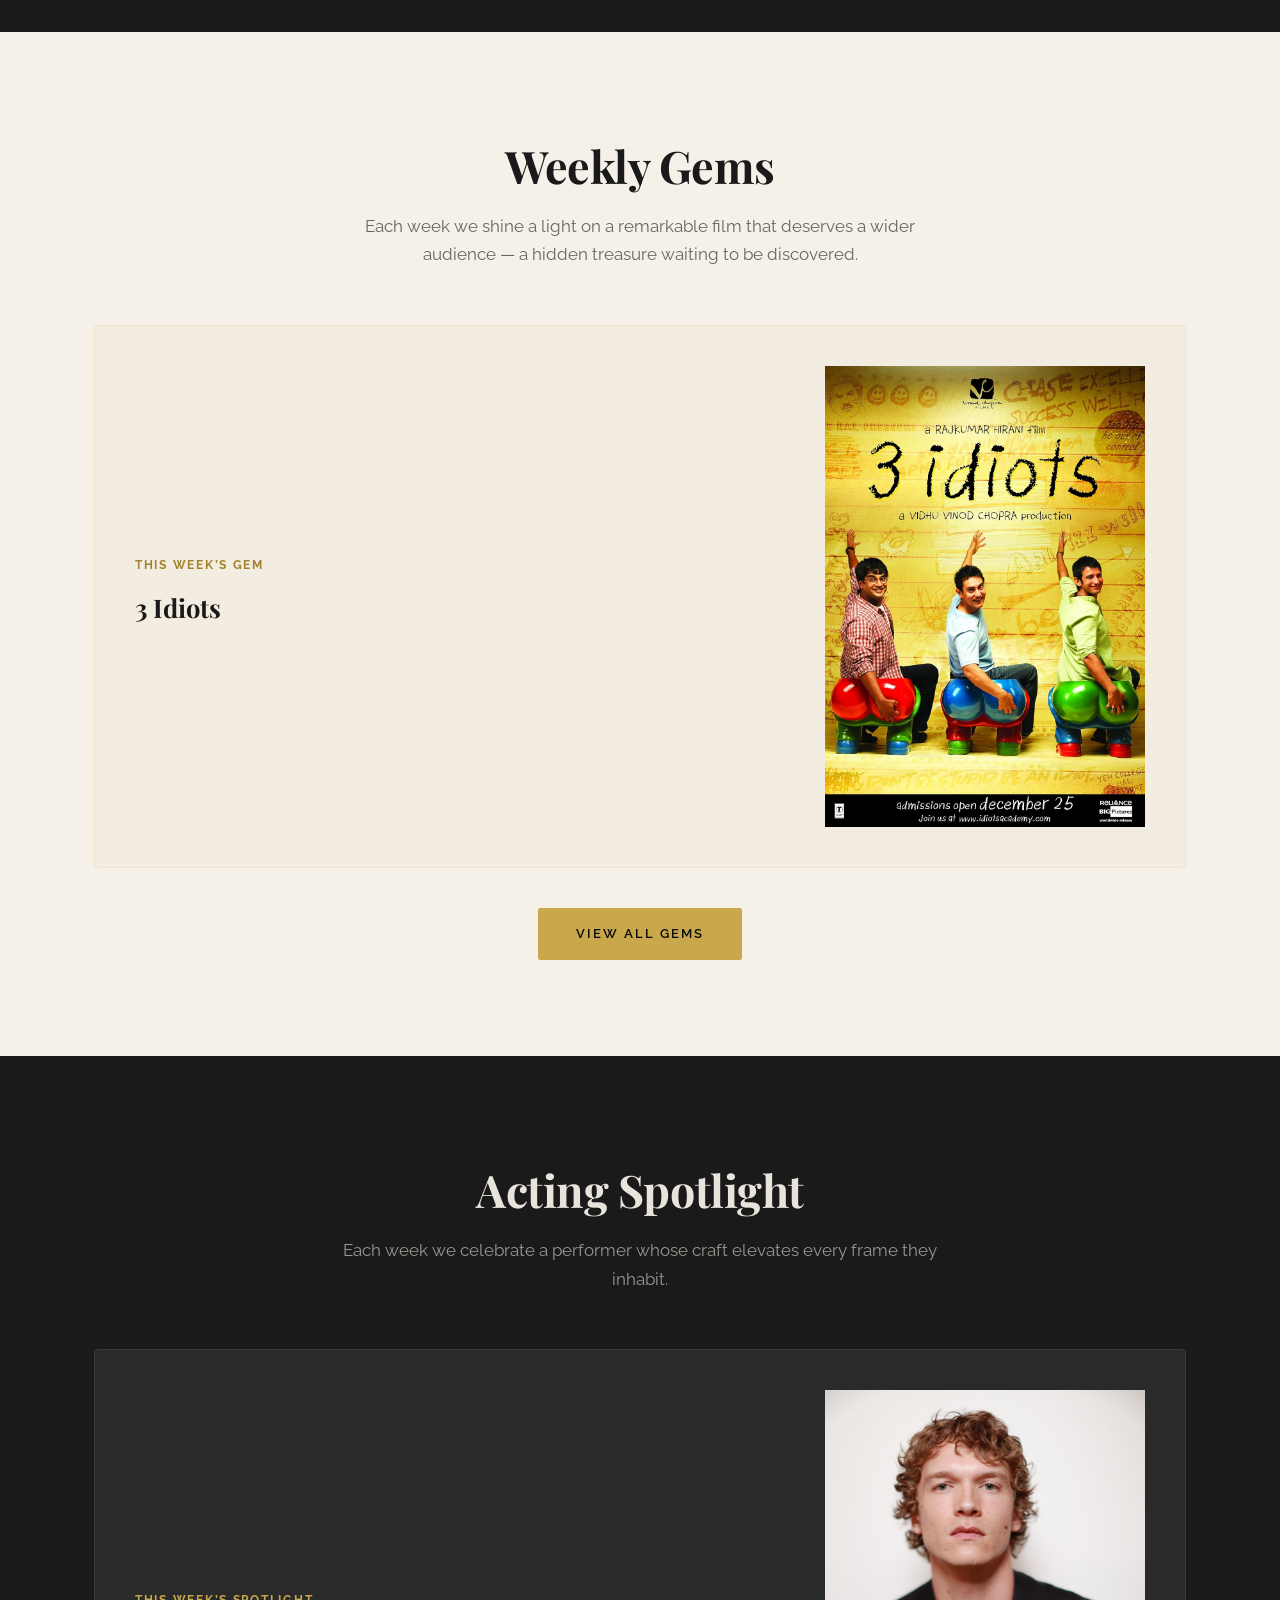
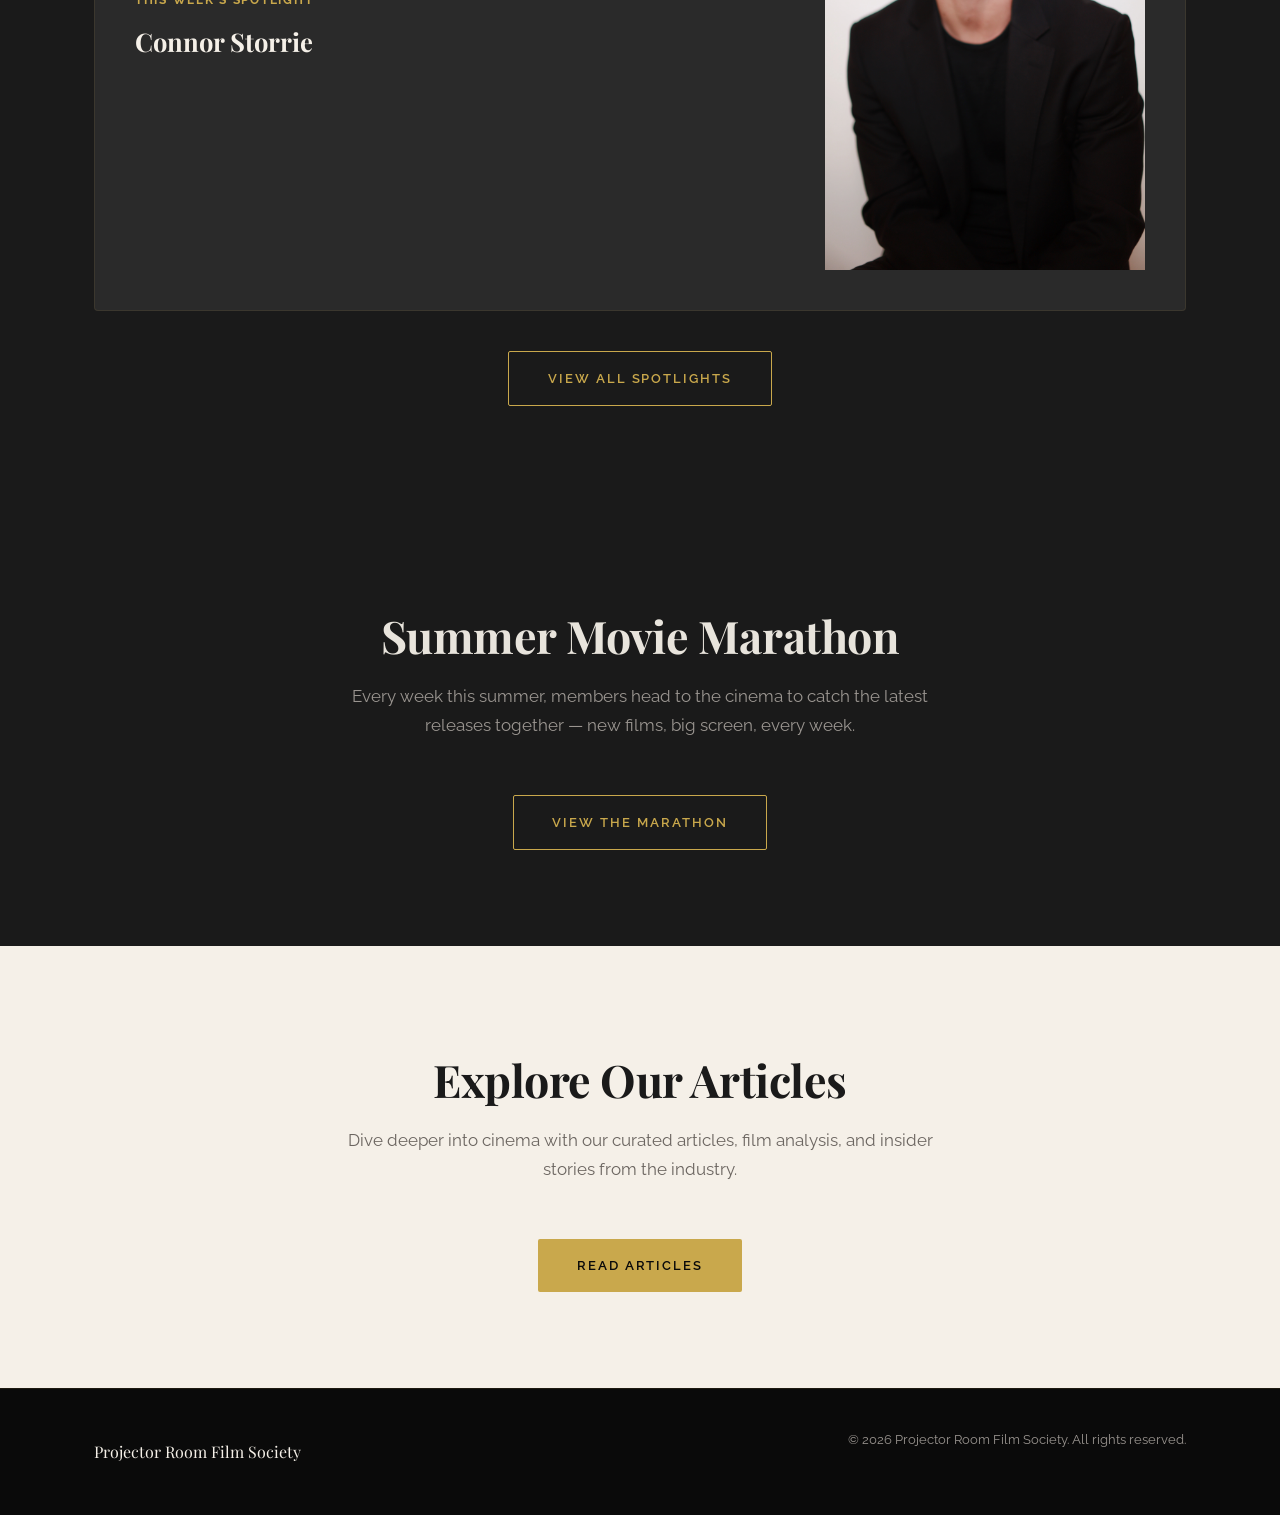
==== commit 91fe66d0: "Add Summer Movie Marathon page and home page section Co-Authored-By: Claude Sonnet 4.6 <noreply@anth" ====
--- a/index.html
+++ b/index.html
@@ -124,6 +124,17 @@
     </div>
 </section>
 
+<!-- Summer Movie Marathon Section -->
+<section id="summer-marathon" class="section section-dark">
+    <div class="container">
+        <h2 class="section-title">Summer Movie Marathon</h2>
+        <p class="section-intro">Every week this summer, members head to the cinema to catch the latest releases together &mdash; new films, big screen, every week.</p>
+        <div class="highlight-cta">
+            <a href="summer-movie-marathon.html" class="btn btn-outline">View the Marathon</a>
+        </div>
+    </div>
+</section>
+
 <!-- Articles Section -->
 <section id="articles" class="section section-light">
     <div class="container">
